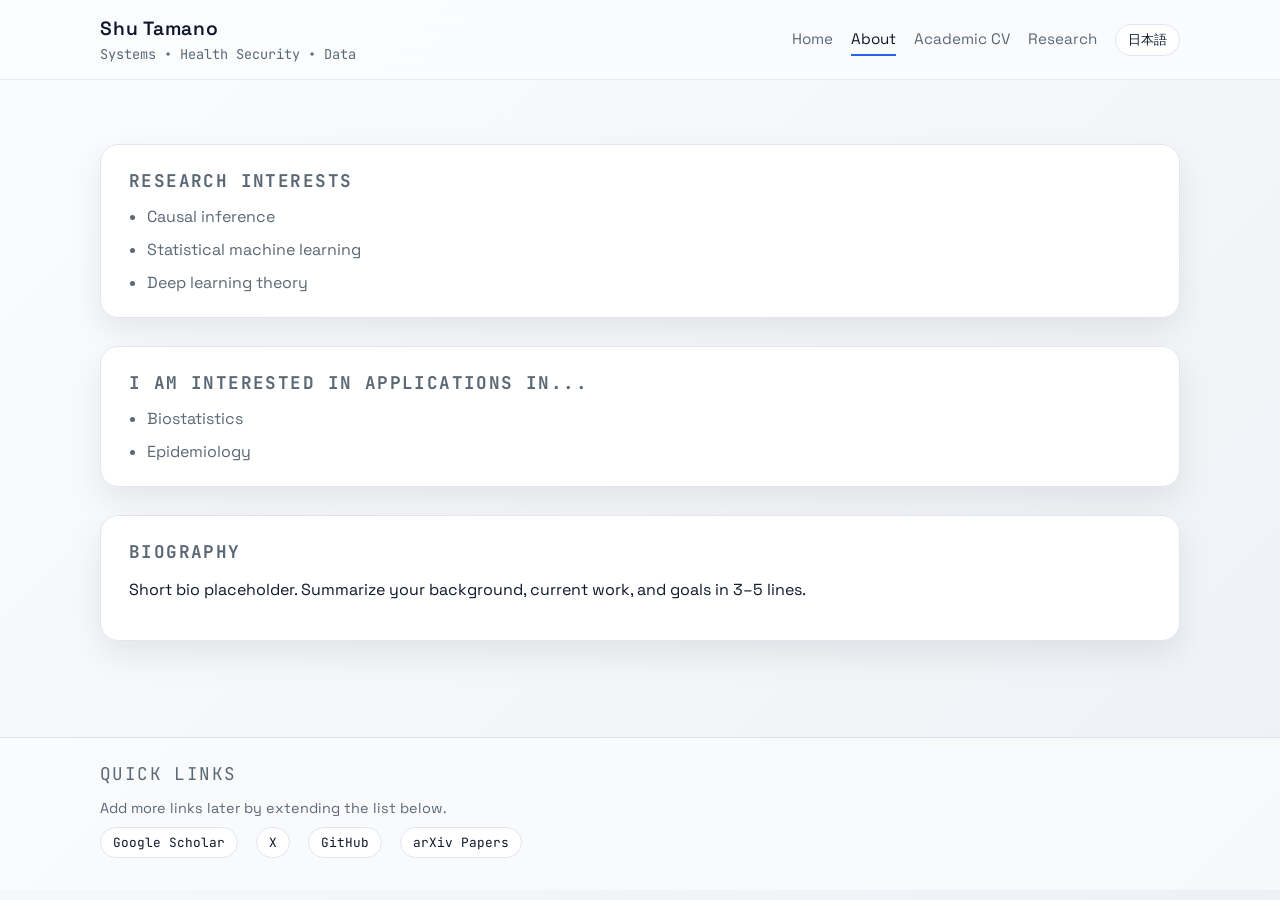
==== about.html @ a7ae97c8 "update block" ====
<!doctype html>
<html lang="en">
  <head>
    <meta charset="utf-8" />
    <meta name="viewport" content="width=device-width, initial-scale=1" />
    <title>About | Personal Research Page</title>
    <meta name="description" content="About and research interests." />
    <link rel="icon" href="figs/favicon-32.png" type="image/png" sizes="32x32" />
    <link rel="apple-touch-icon" href="figs/favicon-180.png" sizes="180x180" />
    <link rel="stylesheet" href="css/style.css" />
  </head>
  <body data-page="about">
    <div id="site-header"></div>

    <main class="container">
      <section class="card reveal" style="--delay: 0.05s">
        <h2 class="section-title" data-i18n="about.title">Research Interests</h2>
        <ul class="list">
          <li data-i18n="about.interest1">Causal inference</li>
          <li data-i18n="about.interest2">Statistical machine learning</li>
          <li data-i18n="about.interest3">Deep learning theory</li>
        </ul>
      </section>

      <section class="card reveal" style="--delay: 0.15s">
        <h2 class="section-title" data-i18n="about.applicationLead">
          I am interested in applications in...
        </h2>
        <ul class="list">
          <li data-i18n="about.application1">Biostatistics</li>
          <li data-i18n="about.application2">Epidemiology</li>
        </ul>
      </section>

      <section class="card reveal" style="--delay: 0.25s">
        <h2 class="section-title" data-i18n="about.bioTitle">Biography</h2>
        <p data-i18n="about.bioText">
          Short bio placeholder. Summarize your background, current work, and goals in 3–5
          lines.
        </p>
      </section>
    </main>

    <div id="site-footer"></div>

    <script src="js/layout.js" defer></script>
    <script src="js/site.js" defer></script>
  </body>
</html>
---- css/style.css ----
@import url("https://fonts.googleapis.com/css2?family=JetBrains+Mono:wght@400;500&family=Space+Grotesk:wght@400;500;600&display=swap");

:root {
  --bg: #f6f7f9;
  --bg-2: #edf1f6;
  --ink: #0f172a;
  --muted: #5b6875;
  --accent: #2563eb;
  --accent-2: #0f766e;
  --card: #ffffff;
  --line: #e1e6ee;
  --shadow: 0 14px 34px rgba(9, 18, 30, 0.08);
  --sans: "Space Grotesk", "Segoe UI", sans-serif;
  --mono: "JetBrains Mono", "SFMono-Regular", Menlo, monospace;
  --jp-serif: "Hiragino Mincho ProN", "Hiragino Mincho Pro", "Yu Mincho",
    "MS Mincho", "Noto Serif JP", serif;
}

* {
  box-sizing: border-box;
}

html {
  scroll-behavior: smooth;
}

body {
  margin: 0;
  font-family: var(--sans);
  color: var(--ink);
  background: linear-gradient(135deg, #fbfcfe 0%, var(--bg) 45%, var(--bg-2) 100%);
  min-height: 100vh;
}

:lang(ja) body {
  font-family: var(--jp-serif);
}

body::before {
  content: "";
  position: fixed;
  inset: 0;
  pointer-events: none;
  background-image: radial-gradient(rgba(15, 23, 42, 0.06) 0.6px, transparent 0.6px);
  background-size: 24px 24px;
  opacity: 0.25;
  mix-blend-mode: normal;
  z-index: 0;
}

img {
  max-width: 100%;
  display: block;
}

a {
  color: inherit;
  text-decoration: none;
}

a:hover {
  color: var(--accent);
}

header {
  position: sticky;
  top: 0;
  z-index: 5;
  backdrop-filter: blur(12px);
  background: rgba(251, 252, 254, 0.85);
  border-bottom: 1px solid rgba(225, 230, 238, 0.8);
}

.container {
  width: min(1080px, 92vw);
  margin: 0 auto;
}

.topbar {
  display: flex;
  align-items: center;
  justify-content: space-between;
  gap: 16px;
  padding: 16px 0;
}

.brand {
  display: flex;
  flex-direction: column;
  gap: 4px;
}

.brand .title {
  font-size: 1.2rem;
  font-weight: 600;
  letter-spacing: 0.04em;
}

.brand .subtitle {
  font-size: 0.85rem;
  color: var(--muted);
  font-family: var(--mono);
}

nav {
  display: flex;
  align-items: center;
  gap: 18px;
  flex-wrap: wrap;
  font-size: 0.95rem;
}

nav a {
  padding: 6px 0;
  border-bottom: 2px solid transparent;
  color: var(--muted);
  transition: color 0.2s ease, border-color 0.2s ease;
}

nav a.active {
  border-color: var(--accent);
  color: var(--ink);
}

.lang-toggle {
  border: 1px solid var(--line);
  background: rgba(255, 255, 255, 0.9);
  color: var(--ink);
  border-radius: 999px;
  padding: 6px 12px;
  font-family: var(--mono);
  font-size: 0.8rem;
  cursor: pointer;
  transition: transform 0.2s ease, border-color 0.2s ease, box-shadow 0.2s ease;
}

.lang-toggle:hover {
  transform: translateY(-1px);
  border-color: var(--accent);
  box-shadow: 0 8px 18px rgba(37, 99, 235, 0.12);
}

main {
  position: relative;
  z-index: 1;
  padding: 64px 0 96px;
}

.hero {
  display: grid;
  gap: 22px;
}

.hero h1 {
  font-size: clamp(2rem, 3vw, 2.8rem);
  margin: 0;
  letter-spacing: -0.01em;
}

.hero p {
  margin: 0;
  color: var(--muted);
  font-size: 1rem;
}

.meta {
  margin: 0;
  color: var(--muted);
  font-size: 0.95rem;
}

.card {
  background: var(--card);
  border: 1px solid var(--line);
  border-radius: 18px;
  padding: 24px 28px;
  box-shadow: var(--shadow);
}

.section-title {
  font-size: 1.1rem;
  margin: 0 0 14px;
  letter-spacing: 0.08em;
  text-transform: uppercase;
  font-family: var(--mono);
  color: var(--muted);
}

.kv {
  display: grid;
  grid-template-columns: 150px 1fr;
  gap: 10px 16px;
  margin: 0;
}

.kv dt {
  font-family: var(--mono);
  color: var(--muted);
}

.kv dd {
  margin: 0;
}

.grid {
  display: grid;
  gap: 22px;
  grid-template-columns: repeat(auto-fit, minmax(260px, 1fr));
}

main > section {
  margin-top: 28px;
}

main > section:first-child {
  margin-top: 0;
}

.tag {
  display: inline-flex;
  align-items: center;
  gap: 6px;
  padding: 4px 10px;
  border-radius: 999px;
  background: rgba(37, 99, 235, 0.08);
  border: 1px solid rgba(37, 99, 235, 0.18);
  color: var(--accent);
  font-size: 0.75rem;
  font-family: var(--mono);
}

.tag-row {
  display: flex;
  flex-wrap: wrap;
  gap: 8px;
}

.profile-grid {
  display: grid;
  gap: 20px;
  grid-template-columns: repeat(auto-fit, minmax(240px, 1fr));
  margin-top: 20px;
}

.profile-block {
  border: 1px solid var(--line);
  border-radius: 12px;
  padding: 16px 18px;
  background: #ffffff;
  box-shadow: 0 12px 26px rgba(9, 18, 30, 0.06);
}

.profile-title {
  font-family: var(--mono);
  color: var(--muted);
  font-size: 0.75rem;
  letter-spacing: 0.08em;
  text-transform: uppercase;
  margin-bottom: 6px;
}

.profile-affil {
  font-weight: 600;
  margin-bottom: 8px;
}

.list {
  display: grid;
  gap: 12px;
  margin: 0;
  padding-left: 18px;
  color: var(--muted);
}

.paper {
  display: grid;
  gap: 12px;
  border: 1px solid var(--line);
  border-radius: 14px;
  padding: 22px;
  background: #ffffff;
}

.paper h3 {
  margin: 0;
  font-size: 1.05rem;
}

.paper .links {
  display: flex;
  flex-wrap: wrap;
  gap: 10px;
  font-size: 0.85rem;
  color: var(--muted);
}

.button {
  display: inline-flex;
  align-items: center;
  gap: 6px;
  border: 1px solid var(--line);
  background: var(--card);
  border-radius: 999px;
  padding: 6px 12px;
  font-size: 0.8rem;
  font-family: var(--mono);
  color: var(--ink);
  cursor: pointer;
  transition: border-color 0.2s ease, transform 0.2s ease, box-shadow 0.2s ease;
}

.button:hover {
  border-color: var(--accent);
  transform: translateY(-1px);
  box-shadow: 0 8px 18px rgba(37, 99, 235, 0.12);
}

.cv-table {
  width: 100%;
  border-collapse: collapse;
  font-size: 0.95rem;
}

.cv-table th {
  text-align: left;
  font-family: var(--mono);
  color: var(--muted);
  font-size: 0.75rem;
  letter-spacing: 0.08em;
  text-transform: uppercase;
  padding: 12px 16px;
  border-bottom: 1px solid var(--line);
}

.cv-table td {
  padding: 12px 16px;
  border-bottom: 1px solid var(--line);
  color: var(--ink);
  vertical-align: top;
}

.cv-table th + th,
.cv-table td + td {
  border-left: 1px solid var(--line);
}

.cv-table.jobs td:first-child,
.cv-table.jobs th:first-child {
  width: 170px;
}

.cv-table .muted-row td {
  color: var(--muted);
  background: rgba(15, 23, 42, 0.03);
}

.cv-table .muted-row .cv-role {
  color: var(--muted);
}

.cv-table td:first-child,
.cv-table th:first-child {
  width: 170px;
}

.period {
  font-family: var(--mono);
  color: var(--muted);
  font-size: 0.85rem;
  display: grid;
  gap: 2px;
  white-space: nowrap;
}

.cv-role {
  font-weight: 600;
  margin-bottom: 6px;
}

.cv-sublist {
  margin: 0;
  padding-left: 18px;
  display: grid;
  gap: 4px;
  color: var(--ink);
}

.cv-meta {
  margin: 0;
  padding-left: 0;
  list-style: none;
  display: grid;
  gap: 6px;
  color: var(--ink);
}

.cv-meta li {
  display: grid;
  grid-template-columns: 110px 1fr;
  gap: 10px;
  align-items: start;
}

.cv-label {
  font-family: var(--mono);
  font-size: 0.7rem;
  letter-spacing: 0.08em;
  text-transform: uppercase;
  color: var(--muted);
}

.cv-table tr:last-child td {
  border-bottom: none;
}

footer {
  border-top: 1px solid rgba(215, 222, 230, 0.8);
  padding: 24px 0 32px;
  color: var(--muted);
  font-size: 0.9rem;
  background: rgba(251, 252, 254, 0.7);
}

.link-row {
  display: flex;
  flex-wrap: wrap;
  gap: 12px 18px;
  margin-top: 10px;
  font-family: var(--mono);
  font-size: 0.85rem;
}

.reveal {
  opacity: 0;
  transform: translateY(10px);
  animation: fadeUp 0.7s ease forwards;
  animation-delay: var(--delay, 0s);
}

@keyframes fadeUp {
  from {
    opacity: 0;
    transform: translateY(10px);
  }
  to {
    opacity: 1;
    transform: translateY(0);
  }
}

@media (max-width: 720px) {
  .topbar {
    flex-direction: column;
    align-items: flex-start;
  }

  nav {
    gap: 12px;
  }

  .kv {
    grid-template-columns: 1fr;
  }

  .cv-table {
    display: block;
    overflow-x: auto;
    white-space: nowrap;
  }

  .cv-table th,
  .cv-table td {
    padding: 10px 12px;
  }
}
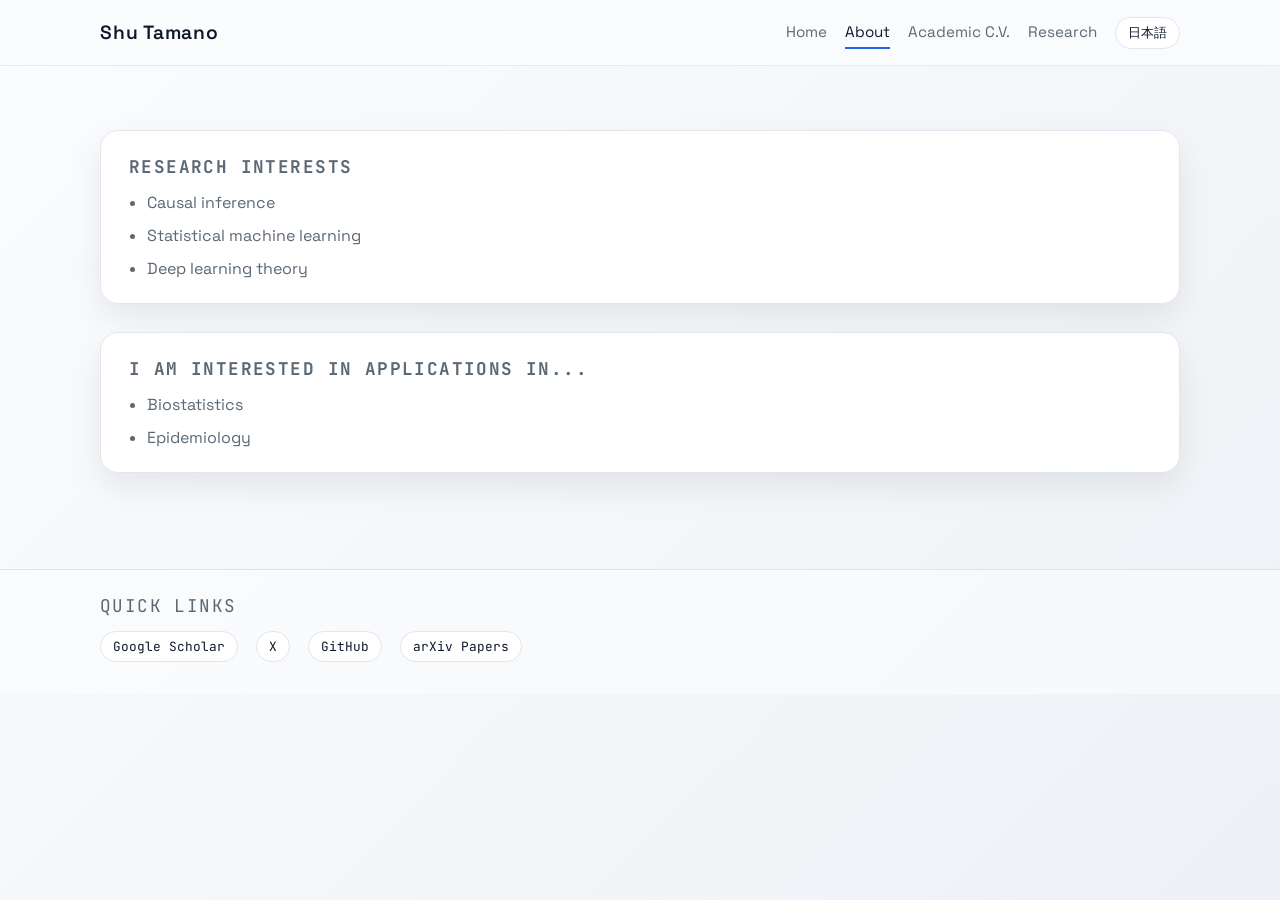
==== commit de9c411d: "complete japanese site" ====
--- a/about.html
+++ b/about.html
@@ -32,13 +32,6 @@
         </ul>
       </section>
 
-      <section class="card reveal" style="--delay: 0.25s">
-        <h2 class="section-title" data-i18n="about.bioTitle">Biography</h2>
-        <p data-i18n="about.bioText">
-          Short bio placeholder. Summarize your background, current work, and goals in 3–5
-          lines.
-        </p>
-      </section>
     </main>
 
     <div id="site-footer"></div>
--- a/css/style.css
+++ b/css/style.css
@@ -12,8 +12,8 @@
   --shadow: 0 14px 34px rgba(9, 18, 30, 0.08);
   --sans: "Space Grotesk", "Segoe UI", sans-serif;
   --mono: "JetBrains Mono", "SFMono-Regular", Menlo, monospace;
-  --jp-serif: "Hiragino Mincho ProN", "Hiragino Mincho Pro", "Yu Mincho",
-    "MS Mincho", "Noto Serif JP", serif;
+  --jp-round: "Hiragino Maru Gothic ProN", "Hiragino Maru Gothic Pro", "HGMaruGothicMPRO",
+    "Yu Gothic", "Meiryo", "Noto Sans JP", sans-serif;
 }
 
 * {
@@ -33,7 +33,12 @@
 }
 
 :lang(ja) body {
-  font-family: var(--jp-serif);
+  font-family: var(--jp-round);
+  font-weight: 500;
+}
+
+:lang(ja) body * {
+  font-family: var(--jp-round);
 }
 
 body::before {
@@ -235,6 +240,107 @@
   gap: 8px;
 }
 
+.tag-badge {
+  display: inline-flex;
+  align-items: center;
+  gap: 6px;
+  padding: 4px 10px;
+  border-radius: 999px;
+  font-size: 0.72rem;
+  font-weight: 500;
+  line-height: 1;
+  min-height: 24px;
+  font-family: var(--mono);
+  letter-spacing: 0.03em;
+  border: 1px solid transparent;
+}
+
+.tag-badge.lead {
+  color: #1d4ed8;
+  background: rgba(29, 78, 216, 0.12);
+  border-color: rgba(29, 78, 216, 0.25);
+}
+
+.tag-badge.corresponding {
+  color: #0f766e;
+  background: rgba(15, 118, 110, 0.12);
+  border-color: rgba(15, 118, 110, 0.25);
+}
+
+.tag-badge.last {
+  color: #7c3aed;
+  background: rgba(124, 58, 237, 0.12);
+  border-color: rgba(124, 58, 237, 0.25);
+}
+
+.tag-badge.peer {
+  color: #b45309;
+  background: rgba(180, 83, 9, 0.12);
+  border-color: rgba(180, 83, 9, 0.25);
+}
+
+.tag-badge.presenter-lead {
+  color: #2563eb;
+  background: rgba(37, 99, 235, 0.12);
+  border-color: rgba(37, 99, 235, 0.25);
+}
+
+.tag-badge.presenter-co {
+  color: #475569;
+  background: rgba(71, 85, 105, 0.12);
+  border-color: rgba(71, 85, 105, 0.25);
+}
+
+.tag-badge.oral {
+  color: #1e40af;
+  background: rgba(30, 64, 175, 0.12);
+  border-color: rgba(30, 64, 175, 0.25);
+}
+
+.tag-badge.poster {
+  color: #0f766e;
+  background: rgba(15, 118, 110, 0.12);
+  border-color: rgba(15, 118, 110, 0.25);
+}
+
+.tag-badge.invited {
+  color: #9333ea;
+  background: rgba(147, 51, 234, 0.12);
+  border-color: rgba(147, 51, 234, 0.25);
+}
+
+.filter-bar {
+  display: flex;
+  flex-wrap: wrap;
+  gap: 8px;
+  margin: 10px 0 6px;
+}
+
+.filter-button {
+  border: 1px solid var(--line);
+  background: transparent;
+  color: var(--muted);
+  border-radius: 999px;
+  padding: 5px 12px;
+  min-height: 24px;
+  font-family: var(--mono);
+  font-size: 0.7rem;
+  letter-spacing: 0.03em;
+  cursor: pointer;
+  transition: border-color 0.2s ease, color 0.2s ease, background 0.2s ease;
+}
+
+.filter-button.active {
+  color: var(--accent);
+  border-color: rgba(37, 99, 235, 0.4);
+  background: rgba(37, 99, 235, 0.1);
+}
+
+.filter-button:focus-visible {
+  outline: 2px solid rgba(37, 99, 235, 0.45);
+  outline-offset: 2px;
+}
+
 .profile-grid {
   display: grid;
   gap: 20px;
@@ -281,9 +387,28 @@
   background: #ffffff;
 }
 
+[hidden] {
+  display: none !important;
+}
+
+.citation-box {
+  border: 1px solid var(--line);
+  border-radius: 12px;
+  padding: 12px 14px;
+  background: rgba(15, 23, 42, 0.02);
+}
+
+.citation-box .section-title {
+  font-size: 0.85rem;
+  margin-bottom: 6px;
+  letter-spacing: 0.06em;
+}
+
 .paper h3 {
   margin: 0;
   font-size: 1.05rem;
+  line-height: 1.35;
+  min-height: 2.7em;
 }
 
 .paper .links {
@@ -339,6 +464,26 @@
   vertical-align: top;
 }
 
+.cv-table.jobs col.col-period {
+  width: 170px;
+}
+
+.cv-table.jobs col.col-notes {
+  width: 20em;
+}
+
+.cv-table.jobs td:nth-child(3),
+.cv-table.jobs th:nth-child(3) {
+  text-align: left;
+  white-space: normal;
+  word-break: break-word;
+}
+
+.notes-stack {
+  display: grid;
+  gap: 4px;
+}
+
 .cv-table th + th,
 .cv-table td + td {
   border-left: 1px solid var(--line);
@@ -358,6 +503,10 @@
   color: var(--muted);
 }
 
+.cv-table .ended-row td {
+  background: rgba(15, 23, 42, 0.015);
+}
+
 .cv-table td:first-child,
 .cv-table th:first-child {
   width: 170px;
@@ -401,12 +550,55 @@
   align-items: start;
 }
 
+.cv-meta.compact li {
+  grid-template-columns: 72px 1fr;
+  gap: 6px;
+}
+
 .cv-label {
   font-family: var(--mono);
   font-size: 0.7rem;
   letter-spacing: 0.08em;
   text-transform: uppercase;
   color: var(--muted);
+}
+
+.author-name {
+  font-weight: 600;
+  text-decoration: underline;
+  text-decoration-thickness: 1px;
+  text-underline-offset: 2px;
+}
+
+.name-strong {
+  font-weight: 600;
+}
+
+.name-strong.jp {
+  text-decoration: underline;
+  text-decoration-thickness: 1px;
+  text-underline-offset: 2px;
+}
+
+.conference-list {
+  display: grid;
+  gap: 18px;
+}
+
+.lang-en {
+  display: inline;
+}
+
+.lang-ja {
+  display: none;
+}
+
+html[lang="ja"] .lang-en {
+  display: none;
+}
+
+html[lang="ja"] .lang-ja {
+  display: inline;
 }
 
 .cv-table tr:last-child td {
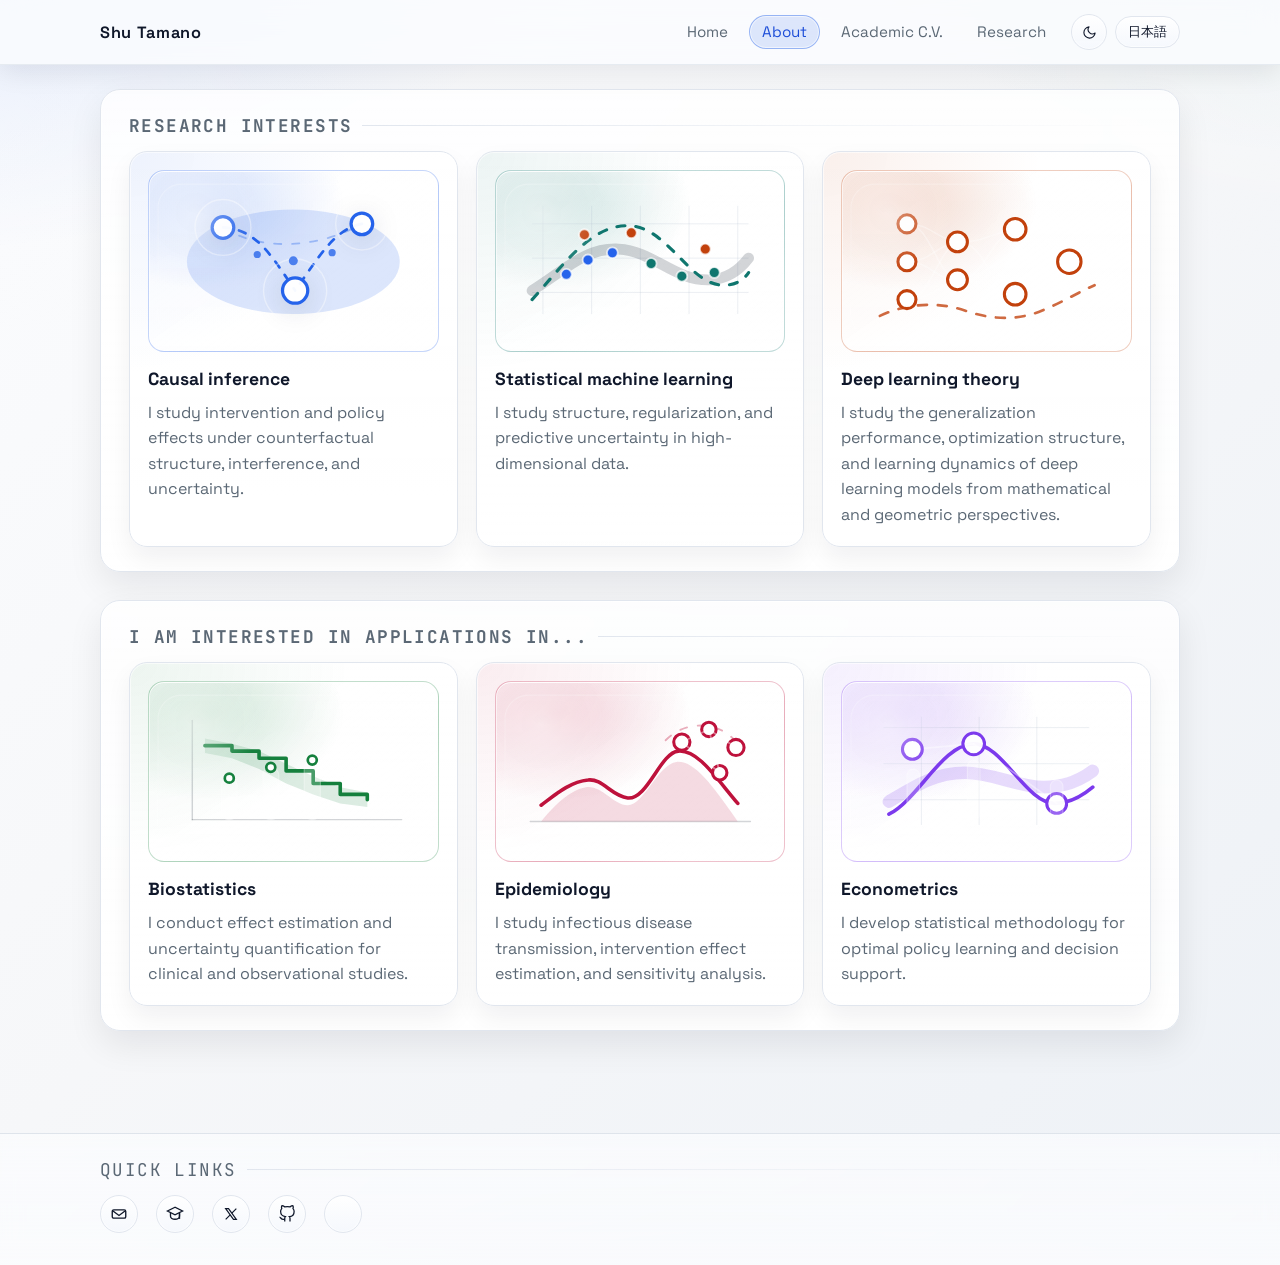
==== commit 167a6e60: "refine about" ====
--- a/about.html
+++ b/about.html
@@ -3,8 +3,12 @@
   <head>
     <meta charset="utf-8" />
     <meta name="viewport" content="width=device-width, initial-scale=1" />
-    <title>About | Personal Research Page</title>
-    <meta name="description" content="About and research interests." />
+    <title>Shu Tamano - About</title>
+    <meta name="description" content="Research interests and application areas of Shu Tamano." />
+    <meta
+      name="keywords"
+      content="Shu Tamano, 玉野 史結, research interests, causal inference, statistical machine learning, deep learning theory,biostatistics, epidemiology, health security, University of Tokyo, Japan Institute for Health Security, National Institute of Infectious Diseases"
+    />
     <link rel="icon" href="figs/favicon-32.png" type="image/png" sizes="32x32" />
     <link rel="apple-touch-icon" href="figs/favicon-180.png" sizes="180x180" />
     <link rel="stylesheet" href="css/style.css" />
@@ -15,21 +19,193 @@
     <main class="container">
       <section class="card reveal" style="--delay: 0.05s">
         <h2 class="section-title" data-i18n="about.title">Research Interests</h2>
-        <ul class="list">
-          <li data-i18n="about.interest1">Causal inference</li>
-          <li data-i18n="about.interest2">Statistical machine learning</li>
-          <li data-i18n="about.interest3">Deep learning theory</li>
-        </ul>
+        <div class="concept-grid concept-grid-research">
+          <article class="concept-panel concept-panel-causal">
+            <div class="concept-visual" aria-hidden="true">
+              <svg class="concept-svg" viewBox="0 0 320 190">
+                <rect class="visual-frame" x="10" y="10" width="300" height="170" rx="26" />
+                <ellipse class="visual-haze" cx="160" cy="96" rx="118" ry="58" />
+                <path class="signal-line causal-beam" d="M82 58 C118 60 134 86 162 128" />
+                <path class="signal-line causal-beam" d="M236 54 C206 60 190 88 162 128" />
+                <path class="signal-line causal-beam faint" d="M82 58 C126 86 190 80 236 54" />
+                <circle class="orbit-ring" cx="82" cy="58" r="31" />
+                <circle class="orbit-ring" cx="236" cy="54" r="29" />
+                <circle class="orbit-ring" cx="162" cy="128" r="35" />
+                <circle class="signal-node" cx="82" cy="58" r="12" />
+                <circle class="signal-node" cx="236" cy="54" r="12" />
+                <circle class="signal-node" cx="162" cy="128" r="14" />
+                <circle class="spark spark-delay-1" cx="120" cy="88" r="4" />
+                <circle class="spark spark-delay-2" cx="203" cy="86" r="4" />
+                <circle class="spark spark-delay-3" cx="160" cy="95" r="5" />
+              </svg>
+            </div>
+            <div class="concept-copy">
+              <h3 class="concept-name" data-i18n="about.interest1">Causal inference</h3>
+              <p class="concept-desc" data-i18n="about.interest1Desc">
+                I study intervention and policy effects under counterfactual structure, interference, and
+                uncertainty.
+              </p>
+            </div>
+          </article>
+
+          <article class="concept-panel concept-panel-statml">
+            <div class="concept-visual" aria-hidden="true">
+              <svg class="concept-svg" viewBox="0 0 320 190">
+                <rect class="visual-frame" x="10" y="10" width="300" height="170" rx="26" />
+                <path class="grid-line" d="M52 34 V154" />
+                <path class="grid-line" d="M106 34 V154" />
+                <path class="grid-line" d="M160 34 V154" />
+                <path class="grid-line" d="M214 34 V154" />
+                <path class="grid-line" d="M268 34 V154" />
+                <path class="grid-line" d="M40 54 H280" />
+                <path class="grid-line" d="M40 92 H280" />
+                <path class="grid-line" d="M40 130 H280" />
+                <path class="decision-band" d="M40 128 C78 104 100 80 136 82 C175 84 198 118 238 116 C258 115 271 104 280 92" />
+                <path class="trend-line" d="M40 138 C76 98 105 56 146 56 C190 56 214 122 252 122 C265 122 274 117 280 108" />
+                <circle class="data-dot dot-a" cx="78" cy="110" r="6" />
+                <circle class="data-dot dot-a" cx="102" cy="94" r="6" />
+                <circle class="data-dot dot-a" cx="129" cy="86" r="6" />
+                <circle class="data-dot dot-b" cx="172" cy="98" r="6" />
+                <circle class="data-dot dot-b" cx="206" cy="112" r="6" />
+                <circle class="data-dot dot-b" cx="242" cy="108" r="6" />
+                <circle class="data-dot dot-c" cx="98" cy="66" r="6" />
+                <circle class="data-dot dot-c" cx="150" cy="64" r="6" />
+                <circle class="data-dot dot-c" cx="232" cy="82" r="6" />
+              </svg>
+            </div>
+            <div class="concept-copy">
+              <h3 class="concept-name" data-i18n="about.interest2">Statistical machine learning</h3>
+              <p class="concept-desc" data-i18n="about.interest2Desc">
+                I study structure, regularization, and predictive uncertainty in high-dimensional data.
+              </p>
+            </div>
+          </article>
+
+          <article class="concept-panel concept-panel-dlt">
+            <div class="concept-visual" aria-hidden="true">
+              <svg class="concept-svg" viewBox="0 0 320 190">
+                <rect class="visual-frame" x="10" y="10" width="300" height="170" rx="26" />
+                <path class="weight-line" d="M72 54 C98 54 104 70 128 74" />
+                <path class="weight-line" d="M72 54 C98 54 104 110 128 116" />
+                <path class="weight-line" d="M72 96 C98 96 104 78 128 74" />
+                <path class="weight-line" d="M72 96 C98 96 104 116 128 116" />
+                <path class="weight-line" d="M72 138 C98 138 104 86 128 74" />
+                <path class="weight-line" d="M72 138 C98 138 104 124 128 116" />
+                <path class="weight-line" d="M128 74 C160 74 160 66 192 60" />
+                <path class="weight-line" d="M128 74 C160 74 160 124 192 132" />
+                <path class="weight-line" d="M128 116 C160 116 160 72 192 60" />
+                <path class="weight-line" d="M128 116 C160 116 160 128 192 132" />
+                <path class="weight-line" d="M192 60 C226 60 232 82 252 96" />
+                <path class="weight-line" d="M192 132 C226 132 232 110 252 96" />
+                <path class="activation-wave" d="M42 156 C72 142 106 140 136 150 C164 160 194 162 222 150 C244 141 262 130 280 122" />
+                <circle class="layer-node delay-1" cx="72" cy="54" r="10" />
+                <circle class="layer-node delay-2" cx="72" cy="96" r="10" />
+                <circle class="layer-node delay-3" cx="72" cy="138" r="10" />
+                <circle class="layer-node delay-2" cx="128" cy="74" r="11" />
+                <circle class="layer-node delay-3" cx="128" cy="116" r="11" />
+                <circle class="layer-node delay-3" cx="192" cy="60" r="12" />
+                <circle class="layer-node delay-1" cx="192" cy="132" r="12" />
+                <circle class="layer-node delay-2" cx="252" cy="96" r="13" />
+              </svg>
+            </div>
+            <div class="concept-copy">
+              <h3 class="concept-name" data-i18n="about.interest3">Deep learning theory</h3>
+              <p class="concept-desc" data-i18n="about.interest3Desc">
+                I study the generalization performance, optimization structure, and learning dynamics of
+                deep learning models from mathematical and geometric perspectives.
+              </p>
+            </div>
+          </article>
+        </div>
       </section>
 
       <section class="card reveal" style="--delay: 0.15s">
         <h2 class="section-title" data-i18n="about.applicationLead">
           I am interested in applications in...
         </h2>
-        <ul class="list">
-          <li data-i18n="about.application1">Biostatistics</li>
-          <li data-i18n="about.application2">Epidemiology</li>
-        </ul>
+        <div class="concept-grid concept-grid-applications">
+          <article class="concept-panel concept-panel-biostat">
+            <div class="concept-visual" aria-hidden="true">
+              <svg class="concept-svg" viewBox="0 0 320 190">
+                <rect class="visual-frame" x="10" y="10" width="300" height="170" rx="26" />
+                <path class="axis-line" d="M48 148 H280" />
+                <path class="axis-line" d="M48 38 V148" />
+                <path class="confidence-band" d="M62 58 L92 64 L122 72 L152 86 L182 100 L212 112 L242 118 L242 134 L212 130 L182 120 L152 108 L122 92 L92 80 L62 74 Z" />
+                <path class="step-line" d="M62 66 H92 V72 H122 V80 H152 V94 H182 V108 H212 V120 H242 V126" />
+                <rect class="sample-bar delay-1" x="80" y="102" width="18" height="46" rx="9" />
+                <rect class="sample-bar delay-2" x="126" y="90" width="18" height="58" rx="9" />
+                <rect class="sample-bar delay-3" x="172" y="82" width="18" height="66" rx="9" />
+                <circle class="sample-marker" cx="89" cy="102" r="5" />
+                <circle class="sample-marker" cx="135" cy="90" r="5" />
+                <circle class="sample-marker" cx="181" cy="82" r="5" />
+              </svg>
+            </div>
+            <div class="concept-copy">
+              <h3 class="concept-name" data-i18n="about.application1">Biostatistics</h3>
+              <p class="concept-desc" data-i18n="about.application1Desc">
+                I conduct effect estimation and uncertainty quantification for clinical and observational
+                studies.
+              </p>
+            </div>
+          </article>
+
+          <article class="concept-panel concept-panel-epi">
+            <div class="concept-visual" aria-hidden="true">
+              <svg class="concept-svg" viewBox="0 0 320 190">
+                <rect class="visual-frame" x="10" y="10" width="300" height="170" rx="26" />
+                <path class="axis-line" d="M38 150 H282" />
+                <path class="epi-area" d="M50 150 C66 130 84 114 100 112 C118 110 130 132 146 132 C164 132 180 86 200 84 C220 82 240 110 268 150 Z" />
+                <path class="epi-curve" d="M50 132 C66 120 82 106 102 104 C118 102 128 122 146 124 C168 126 182 74 202 72 C224 70 244 102 268 130" />
+                <path class="signal-line faint" d="M188 60 C200 48 216 42 234 44 C250 46 264 56 274 72" />
+                <circle class="cluster-node delay-1" cx="206" cy="62" r="9" />
+                <circle class="cluster-node delay-2" cx="236" cy="48" r="8" />
+                <circle class="cluster-node delay-3" cx="266" cy="68" r="9" />
+                <circle class="cluster-node delay-2" cx="248" cy="96" r="8" />
+                <path class="cluster-link" d="M206 62 L236 48" />
+                <path class="cluster-link" d="M236 48 L266 68" />
+                <path class="cluster-link" d="M236 48 L248 96" />
+                <path class="cluster-link" d="M206 62 L248 96" />
+              </svg>
+            </div>
+            <div class="concept-copy">
+              <h3 class="concept-name" data-i18n="about.application2">Epidemiology</h3>
+              <p class="concept-desc" data-i18n="about.application2Desc">
+                I study infectious disease transmission, intervention effect estimation, and sensitivity
+                analysis.
+              </p>
+            </div>
+          </article>
+
+          <article class="concept-panel concept-panel-econometrics">
+            <div class="concept-visual" aria-hidden="true">
+              <svg class="concept-svg" viewBox="0 0 320 190">
+                <rect class="visual-frame" x="10" y="10" width="300" height="170" rx="26" />
+                <path class="grid-line" d="M46 46 H274" />
+                <path class="grid-line" d="M46 86 H274" />
+                <path class="grid-line" d="M46 126 H274" />
+                <path class="grid-line" d="M88 34 V154" />
+                <path class="grid-line" d="M152 34 V154" />
+                <path class="grid-line" d="M216 34 V154" />
+                <path class="policy-band" d="M52 128 C82 110 104 96 136 96 C168 96 194 112 224 112 C244 112 262 106 278 94" />
+                <path class="policy-line" d="M52 142 C84 126 112 64 146 64 C178 64 204 130 236 130 C252 130 266 122 278 112" />
+                <path class="cluster-link" d="M78 70 L146 64" />
+                <path class="cluster-link" d="M146 64 L238 130" />
+                <circle class="choice-node delay-1" cx="78" cy="70" r="11" />
+                <circle class="choice-node delay-2" cx="146" cy="64" r="12" />
+                <circle class="choice-node delay-3" cx="238" cy="130" r="11" />
+                <rect class="reward-bar delay-1" x="72" y="92" width="14" height="56" rx="7" />
+                <rect class="reward-bar delay-2" x="139" y="82" width="14" height="66" rx="7" />
+                <rect class="reward-bar delay-3" x="231" y="104" width="14" height="44" rx="7" />
+              </svg>
+            </div>
+            <div class="concept-copy">
+              <h3 class="concept-name" data-i18n="about.application3">Econometrics</h3>
+              <p class="concept-desc" data-i18n="about.application3Desc">
+                I develop statistical methodology for optimal policy learning and decision support.
+              </p>
+            </div>
+          </article>
+        </div>
       </section>
 
     </main>
--- a/css/style.css
+++ b/css/style.css
@@ -1,6 +1,8 @@
 @import url("https://fonts.googleapis.com/css2?family=JetBrains+Mono:wght@400;500&family=Space+Grotesk:wght@400;500;600&display=swap");
 
 :root {
+  color-scheme: light;
+  --bg-start: #fbfcfe;
   --bg: #f6f7f9;
   --bg-2: #edf1f6;
   --ink: #0f172a;
@@ -8,14 +10,231 @@
   --accent: #2563eb;
   --accent-2: #0f766e;
   --card: #ffffff;
+  --card-raised: #ffffff;
   --line: #e1e6ee;
   --shadow: 0 14px 34px rgba(9, 18, 30, 0.08);
+  --dot: rgba(15, 23, 42, 0.06);
+  --bg-orb-a: rgba(37, 99, 235, 0.18);
+  --bg-orb-b: rgba(15, 118, 110, 0.14);
+  --bg-orb-c: rgba(15, 23, 42, 0.04);
+  --grain-opacity: 0.24;
+  --header-bg: rgba(251, 252, 254, 0.85);
+  --header-line: rgba(225, 230, 238, 0.8);
+  --header-shadow: 0 8px 26px rgba(9, 18, 30, 0.08);
+  --control-bg: rgba(255, 255, 255, 0.9);
+  --button-bg: linear-gradient(180deg, rgba(255, 255, 255, 0.95) 0%, rgba(245, 248, 253, 0.93) 100%);
+  --button-hover-bg: linear-gradient(
+    180deg,
+    rgba(255, 255, 255, 0.98) 0%,
+    rgba(238, 245, 255, 0.96) 100%
+  );
+  --card-soft: linear-gradient(180deg, rgba(255, 255, 255, 0.8) 0%, rgba(255, 255, 255, 0.96) 100%);
+  --card-highlight: rgba(255, 255, 255, 0.72);
+  --card-hover-border: rgba(37, 99, 235, 0.34);
+  --card-hover-shadow: 0 16px 36px rgba(9, 18, 30, 0.14);
+  --nav-pill-bg: rgba(255, 255, 255, 0.58);
+  --nav-pill-border: rgba(225, 230, 238, 0.92);
+  --nav-active-bg: rgba(37, 99, 235, 0.14);
+  --nav-active-border: rgba(37, 99, 235, 0.38);
+  --nav-active-ink: #1d4ed8;
+  --ring-soft: 0 0 0 1px rgba(255, 255, 255, 0.55) inset;
+  --surface-soft: rgba(15, 23, 42, 0.02);
+  --row-muted-bg: rgba(15, 23, 42, 0.03);
+  --row-ended-bg: rgba(15, 23, 42, 0.015);
+  --footer-bg: rgba(251, 252, 254, 0.7);
+  --footer-line: rgba(215, 222, 230, 0.8);
+  --elev-shadow: 0 12px 26px rgba(9, 18, 30, 0.06);
+  --hover-shadow: 0 8px 18px rgba(37, 99, 235, 0.12);
+  --focus-ring: rgba(37, 99, 235, 0.45);
+  --accent-chip-bg: rgba(37, 99, 235, 0.08);
+  --accent-chip-border: rgba(37, 99, 235, 0.18);
+  --accent-active-bg: rgba(37, 99, 235, 0.1);
+  --accent-active-border: rgba(37, 99, 235, 0.4);
+  --tag-lead-ink: #1d4ed8;
+  --tag-lead-bg: rgba(29, 78, 216, 0.12);
+  --tag-lead-border: rgba(29, 78, 216, 0.25);
+  --tag-corresponding-ink: #0f766e;
+  --tag-corresponding-bg: rgba(15, 118, 110, 0.12);
+  --tag-corresponding-border: rgba(15, 118, 110, 0.25);
+  --tag-last-ink: #7c3aed;
+  --tag-last-bg: rgba(124, 58, 237, 0.12);
+  --tag-last-border: rgba(124, 58, 237, 0.25);
+  --tag-peer-ink: #b45309;
+  --tag-peer-bg: rgba(180, 83, 9, 0.12);
+  --tag-peer-border: rgba(180, 83, 9, 0.25);
+  --tag-presenter-lead-ink: #2563eb;
+  --tag-presenter-lead-bg: rgba(37, 99, 235, 0.12);
+  --tag-presenter-lead-border: rgba(37, 99, 235, 0.25);
+  --tag-presenter-co-ink: #475569;
+  --tag-presenter-co-bg: rgba(71, 85, 105, 0.12);
+  --tag-presenter-co-border: rgba(71, 85, 105, 0.25);
+  --tag-oral-ink: #1e40af;
+  --tag-oral-bg: rgba(30, 64, 175, 0.12);
+  --tag-oral-border: rgba(30, 64, 175, 0.25);
+  --tag-poster-ink: #0f766e;
+  --tag-poster-bg: rgba(15, 118, 110, 0.12);
+  --tag-poster-border: rgba(15, 118, 110, 0.25);
+  --tag-invited-ink: #9333ea;
+  --tag-invited-bg: rgba(147, 51, 234, 0.12);
+  --tag-invited-border: rgba(147, 51, 234, 0.25);
   --sans: "Space Grotesk", "Segoe UI", sans-serif;
   --mono: "JetBrains Mono", "SFMono-Regular", Menlo, monospace;
   --jp-round: "Hiragino Maru Gothic ProN", "Hiragino Maru Gothic Pro", "HGMaruGothicMPRO",
     "Yu Gothic", "Meiryo", "Noto Sans JP", sans-serif;
 }
 
+:root[data-theme="dark"] {
+  color-scheme: dark;
+  --bg-start: #050b16;
+  --bg: #0b1322;
+  --bg-2: #101b31;
+  --ink: #e5edf8;
+  --muted: #9aaac0;
+  --accent: #60a5fa;
+  --accent-2: #2dd4bf;
+  --card: #131f35;
+  --card-raised: #182640;
+  --line: #2a3953;
+  --shadow: 0 18px 34px rgba(2, 6, 16, 0.48);
+  --dot: rgba(148, 163, 184, 0.14);
+  --bg-orb-a: rgba(96, 165, 250, 0.24);
+  --bg-orb-b: rgba(45, 212, 191, 0.2);
+  --bg-orb-c: rgba(148, 163, 184, 0.1);
+  --grain-opacity: 0.26;
+  --header-bg: rgba(5, 11, 22, 0.82);
+  --header-line: rgba(42, 57, 83, 0.82);
+  --header-shadow: 0 12px 30px rgba(2, 6, 16, 0.58);
+  --control-bg: rgba(19, 31, 53, 0.9);
+  --button-bg: linear-gradient(180deg, rgba(24, 38, 64, 0.9) 0%, rgba(18, 29, 50, 0.96) 100%);
+  --button-hover-bg: linear-gradient(180deg, rgba(31, 50, 84, 0.92) 0%, rgba(24, 38, 64, 0.98) 100%);
+  --card-soft: linear-gradient(180deg, rgba(24, 38, 64, 0.88) 0%, rgba(19, 31, 53, 0.96) 100%);
+  --card-highlight: rgba(148, 163, 184, 0.2);
+  --card-hover-border: rgba(96, 165, 250, 0.5);
+  --card-hover-shadow: 0 18px 40px rgba(2, 6, 16, 0.6);
+  --nav-pill-bg: rgba(24, 38, 64, 0.74);
+  --nav-pill-border: rgba(42, 57, 83, 0.96);
+  --nav-active-bg: rgba(96, 165, 250, 0.2);
+  --nav-active-border: rgba(96, 165, 250, 0.48);
+  --nav-active-ink: #bfdbfe;
+  --ring-soft: 0 0 0 1px rgba(148, 163, 184, 0.2) inset;
+  --surface-soft: rgba(148, 163, 184, 0.08);
+  --row-muted-bg: rgba(148, 163, 184, 0.14);
+  --row-ended-bg: rgba(148, 163, 184, 0.1);
+  --footer-bg: rgba(5, 11, 22, 0.74);
+  --footer-line: rgba(42, 57, 83, 0.82);
+  --elev-shadow: 0 14px 30px rgba(2, 6, 16, 0.45);
+  --hover-shadow: 0 10px 20px rgba(96, 165, 250, 0.2);
+  --focus-ring: rgba(96, 165, 250, 0.55);
+  --accent-chip-bg: rgba(96, 165, 250, 0.16);
+  --accent-chip-border: rgba(96, 165, 250, 0.34);
+  --accent-active-bg: rgba(96, 165, 250, 0.22);
+  --accent-active-border: rgba(96, 165, 250, 0.45);
+  --tag-lead-ink: #93c5fd;
+  --tag-lead-bg: rgba(147, 197, 253, 0.16);
+  --tag-lead-border: rgba(147, 197, 253, 0.34);
+  --tag-corresponding-ink: #5eead4;
+  --tag-corresponding-bg: rgba(94, 234, 212, 0.16);
+  --tag-corresponding-border: rgba(94, 234, 212, 0.34);
+  --tag-last-ink: #c4b5fd;
+  --tag-last-bg: rgba(196, 181, 253, 0.16);
+  --tag-last-border: rgba(196, 181, 253, 0.34);
+  --tag-peer-ink: #fdba74;
+  --tag-peer-bg: rgba(253, 186, 116, 0.16);
+  --tag-peer-border: rgba(253, 186, 116, 0.34);
+  --tag-presenter-lead-ink: #93c5fd;
+  --tag-presenter-lead-bg: rgba(147, 197, 253, 0.16);
+  --tag-presenter-lead-border: rgba(147, 197, 253, 0.34);
+  --tag-presenter-co-ink: #cbd5e1;
+  --tag-presenter-co-bg: rgba(203, 213, 225, 0.14);
+  --tag-presenter-co-border: rgba(203, 213, 225, 0.3);
+  --tag-oral-ink: #bfdbfe;
+  --tag-oral-bg: rgba(191, 219, 254, 0.16);
+  --tag-oral-border: rgba(191, 219, 254, 0.34);
+  --tag-poster-ink: #5eead4;
+  --tag-poster-bg: rgba(94, 234, 212, 0.16);
+  --tag-poster-border: rgba(94, 234, 212, 0.34);
+  --tag-invited-ink: #d8b4fe;
+  --tag-invited-bg: rgba(216, 180, 254, 0.16);
+  --tag-invited-border: rgba(216, 180, 254, 0.34);
+}
+
+@media (prefers-color-scheme: dark) {
+  :root:not([data-theme="light"]) {
+    color-scheme: dark;
+    --bg-start: #050b16;
+    --bg: #0b1322;
+    --bg-2: #101b31;
+    --ink: #e5edf8;
+    --muted: #9aaac0;
+    --accent: #60a5fa;
+    --accent-2: #2dd4bf;
+    --card: #131f35;
+    --card-raised: #182640;
+    --line: #2a3953;
+    --shadow: 0 18px 34px rgba(2, 6, 16, 0.48);
+    --dot: rgba(148, 163, 184, 0.14);
+    --bg-orb-a: rgba(96, 165, 250, 0.24);
+    --bg-orb-b: rgba(45, 212, 191, 0.2);
+    --bg-orb-c: rgba(148, 163, 184, 0.1);
+    --grain-opacity: 0.26;
+    --header-bg: rgba(5, 11, 22, 0.82);
+    --header-line: rgba(42, 57, 83, 0.82);
+    --header-shadow: 0 12px 30px rgba(2, 6, 16, 0.58);
+    --control-bg: rgba(19, 31, 53, 0.9);
+    --button-bg: linear-gradient(180deg, rgba(24, 38, 64, 0.9) 0%, rgba(18, 29, 50, 0.96) 100%);
+    --button-hover-bg: linear-gradient(180deg, rgba(31, 50, 84, 0.92) 0%, rgba(24, 38, 64, 0.98) 100%);
+    --card-soft: linear-gradient(180deg, rgba(24, 38, 64, 0.88) 0%, rgba(19, 31, 53, 0.96) 100%);
+    --card-highlight: rgba(148, 163, 184, 0.2);
+    --card-hover-border: rgba(96, 165, 250, 0.5);
+    --card-hover-shadow: 0 18px 40px rgba(2, 6, 16, 0.6);
+    --nav-pill-bg: rgba(24, 38, 64, 0.74);
+    --nav-pill-border: rgba(42, 57, 83, 0.96);
+    --nav-active-bg: rgba(96, 165, 250, 0.2);
+    --nav-active-border: rgba(96, 165, 250, 0.48);
+    --nav-active-ink: #bfdbfe;
+    --ring-soft: 0 0 0 1px rgba(148, 163, 184, 0.2) inset;
+    --surface-soft: rgba(148, 163, 184, 0.08);
+    --row-muted-bg: rgba(148, 163, 184, 0.14);
+    --row-ended-bg: rgba(148, 163, 184, 0.1);
+    --footer-bg: rgba(5, 11, 22, 0.74);
+    --footer-line: rgba(42, 57, 83, 0.82);
+    --elev-shadow: 0 14px 30px rgba(2, 6, 16, 0.45);
+    --hover-shadow: 0 10px 20px rgba(96, 165, 250, 0.2);
+    --focus-ring: rgba(96, 165, 250, 0.55);
+    --accent-chip-bg: rgba(96, 165, 250, 0.16);
+    --accent-chip-border: rgba(96, 165, 250, 0.34);
+    --accent-active-bg: rgba(96, 165, 250, 0.22);
+    --accent-active-border: rgba(96, 165, 250, 0.45);
+    --tag-lead-ink: #93c5fd;
+    --tag-lead-bg: rgba(147, 197, 253, 0.16);
+    --tag-lead-border: rgba(147, 197, 253, 0.34);
+    --tag-corresponding-ink: #5eead4;
+    --tag-corresponding-bg: rgba(94, 234, 212, 0.16);
+    --tag-corresponding-border: rgba(94, 234, 212, 0.34);
+    --tag-last-ink: #c4b5fd;
+    --tag-last-bg: rgba(196, 181, 253, 0.16);
+    --tag-last-border: rgba(196, 181, 253, 0.34);
+    --tag-peer-ink: #fdba74;
+    --tag-peer-bg: rgba(253, 186, 116, 0.16);
+    --tag-peer-border: rgba(253, 186, 116, 0.34);
+    --tag-presenter-lead-ink: #93c5fd;
+    --tag-presenter-lead-bg: rgba(147, 197, 253, 0.16);
+    --tag-presenter-lead-border: rgba(147, 197, 253, 0.34);
+    --tag-presenter-co-ink: #cbd5e1;
+    --tag-presenter-co-bg: rgba(203, 213, 225, 0.14);
+    --tag-presenter-co-border: rgba(203, 213, 225, 0.3);
+    --tag-oral-ink: #bfdbfe;
+    --tag-oral-bg: rgba(191, 219, 254, 0.16);
+    --tag-oral-border: rgba(191, 219, 254, 0.34);
+    --tag-poster-ink: #5eead4;
+    --tag-poster-bg: rgba(94, 234, 212, 0.16);
+    --tag-poster-border: rgba(94, 234, 212, 0.34);
+    --tag-invited-ink: #d8b4fe;
+    --tag-invited-bg: rgba(216, 180, 254, 0.16);
+    --tag-invited-border: rgba(216, 180, 254, 0.34);
+  }
+}
+
 * {
   box-sizing: border-box;
 }
@@ -28,8 +247,14 @@
   margin: 0;
   font-family: var(--sans);
   color: var(--ink);
-  background: linear-gradient(135deg, #fbfcfe 0%, var(--bg) 45%, var(--bg-2) 100%);
+  background:
+    radial-gradient(1200px 700px at -8% -12%, var(--bg-orb-a) 0%, transparent 58%),
+    radial-gradient(980px 640px at 104% -18%, var(--bg-orb-b) 0%, transparent 60%),
+    radial-gradient(680px 460px at 50% 118%, var(--bg-orb-c) 0%, transparent 70%),
+    linear-gradient(136deg, var(--bg-start) 0%, var(--bg) 46%, var(--bg-2) 100%);
   min-height: 100vh;
+  overflow-x: hidden;
+  transition: background-color 0.25s ease, color 0.25s ease;
 }
 
 :lang(ja) body {
@@ -46,11 +271,23 @@
   position: fixed;
   inset: 0;
   pointer-events: none;
-  background-image: radial-gradient(rgba(15, 23, 42, 0.06) 0.6px, transparent 0.6px);
-  background-size: 24px 24px;
-  opacity: 0.25;
+  background-image: radial-gradient(var(--dot) 0.6px, transparent 0.6px);
+  background-size: 20px 20px;
+  opacity: var(--grain-opacity);
   mix-blend-mode: normal;
   z-index: 0;
+}
+
+body::after {
+  content: "";
+  position: fixed;
+  inset: -6% -18%;
+  pointer-events: none;
+  z-index: 0;
+  background:
+    radial-gradient(520px 280px at 12% 18%, var(--card-highlight) 0%, transparent 72%),
+    radial-gradient(460px 260px at 88% 12%, var(--card-highlight) 0%, transparent 74%);
+  opacity: 0.35;
 }
 
 img {
@@ -67,26 +304,166 @@
   color: var(--accent);
 }
 
+.email-link {
+  text-decoration: underline;
+  text-decoration-thickness: 1px;
+  text-underline-offset: 2px;
+  word-break: break-word;
+}
+
 header {
   position: sticky;
   top: 0;
-  z-index: 5;
-  backdrop-filter: blur(12px);
-  background: rgba(251, 252, 254, 0.85);
-  border-bottom: 1px solid rgba(225, 230, 238, 0.8);
-}
-
-.container {
-  width: min(1080px, 92vw);
-  margin: 0 auto;
+  z-index: 24;
+  pointer-events: none;
+  background: transparent;
+  border: 0;
+  box-shadow: none;
+  backdrop-filter: none;
+}
+
+.hybrid-header {
+  position: relative;
+}
+
+.legacy-header {
+  pointer-events: auto;
+  max-height: 220px;
+  overflow: hidden;
+  backdrop-filter: blur(14px) saturate(140%);
+  background: var(--header-bg);
+  border-bottom: 1px solid var(--header-line);
+  box-shadow: var(--header-shadow);
+  opacity: 1;
+  transform: translateY(0);
+  transition: opacity 0.2s ease, transform 0.2s ease, max-height 0.2s ease, border-color 0.2s ease;
+}
+
+.hybrid-header.is-compact .legacy-header {
+  max-height: 0;
+  opacity: 0;
+  transform: translateY(-12px);
+  border-color: transparent;
+  pointer-events: none;
 }
 
 .topbar {
   display: flex;
   align-items: center;
   justify-content: space-between;
-  gap: 16px;
-  padding: 16px 0;
+  gap: 14px;
+  padding: 14px 0;
+}
+
+.floating-menu {
+  position: fixed;
+  top: 16px;
+  right: clamp(10px, 2vw, 24px);
+  width: min(340px, calc(100vw - 20px));
+  display: grid;
+  justify-items: end;
+  gap: 10px;
+  opacity: 0;
+  transform: translateY(-8px) scale(0.98);
+  transform-origin: top right;
+  pointer-events: none;
+  transition: opacity 0.22s ease, transform 0.22s ease;
+}
+
+.hybrid-header.is-compact .floating-menu {
+  opacity: 1;
+  transform: translateY(0) scale(1);
+  pointer-events: auto;
+}
+
+.menu-fab {
+  position: relative;
+  width: 46px;
+  height: 46px;
+  border: 1px solid var(--line);
+  border-radius: 999px;
+  background: var(--button-bg);
+  color: var(--ink);
+  cursor: pointer;
+  display: inline-grid;
+  place-items: center;
+  padding: 0;
+  box-shadow: var(--header-shadow), var(--ring-soft);
+  transition: transform 0.2s ease, border-color 0.2s ease, box-shadow 0.2s ease, background 0.2s ease;
+}
+
+.menu-fab .menu-line {
+  position: absolute;
+  width: 18px;
+  height: 1.8px;
+  border-radius: 999px;
+  background: currentColor;
+  transition: transform 0.2s ease, opacity 0.2s ease;
+}
+
+.menu-fab .menu-line:nth-child(1) {
+  transform: translateY(-5px);
+}
+
+.menu-fab .menu-line:nth-child(2) {
+  transform: translateY(0);
+}
+
+.menu-fab .menu-line:nth-child(3) {
+  transform: translateY(5px);
+}
+
+.floating-menu.is-open .menu-fab .menu-line:nth-child(1) {
+  transform: translateY(0) rotate(45deg);
+}
+
+.floating-menu.is-open .menu-fab .menu-line:nth-child(2) {
+  opacity: 0;
+}
+
+.floating-menu.is-open .menu-fab .menu-line:nth-child(3) {
+  transform: translateY(0) rotate(-45deg);
+}
+
+.menu-fab:hover {
+  transform: translateY(-1px);
+  border-color: var(--accent);
+  background: var(--button-hover-bg);
+  box-shadow: var(--hover-shadow);
+}
+
+.menu-fab:focus-visible {
+  outline: 2px solid var(--focus-ring);
+  outline-offset: 2px;
+}
+
+.menu-panel {
+  width: 100%;
+  border: 1px solid var(--line);
+  border-radius: 18px;
+  padding: 14px;
+  background: var(--card-soft);
+  box-shadow: var(--header-shadow), var(--ring-soft);
+  backdrop-filter: blur(14px) saturate(140%);
+  opacity: 0;
+  transform: translateY(-8px) scale(0.98);
+  transform-origin: top right;
+  visibility: hidden;
+  pointer-events: none;
+  transition: opacity 0.22s ease, transform 0.22s ease, visibility 0s linear 0.22s;
+}
+
+.floating-menu.is-open .menu-panel {
+  opacity: 1;
+  transform: translateY(0) scale(1);
+  visibility: visible;
+  pointer-events: auto;
+  transition: opacity 0.22s ease, transform 0.22s ease;
+}
+
+.container {
+  width: min(1080px, 92vw);
+  margin: 0 auto;
 }
 
 .brand {
@@ -96,9 +473,10 @@
 }
 
 .brand .title {
-  font-size: 1.2rem;
-  font-weight: 600;
+  font-size: 1.02rem;
+  font-weight: 650;
   letter-spacing: 0.04em;
+  text-shadow: 0 1px 0 var(--card-highlight);
 }
 
 .brand .subtitle {
@@ -107,48 +485,162 @@
   font-family: var(--mono);
 }
 
-nav {
+.legacy-right {
   display: flex;
   align-items: center;
-  gap: 18px;
+  justify-content: flex-end;
+  gap: 12px;
+  flex-wrap: wrap;
+}
+
+.legacy-nav {
+  display: flex;
+  align-items: center;
+  gap: 8px;
   flex-wrap: wrap;
   font-size: 0.95rem;
 }
 
-nav a {
-  padding: 6px 0;
-  border-bottom: 2px solid transparent;
+.legacy-nav a {
+  padding: 8px 12px;
+  border: 1px solid transparent;
+  border-radius: 999px;
   color: var(--muted);
-  transition: color 0.2s ease, border-color 0.2s ease;
-}
-
-nav a.active {
-  border-color: var(--accent);
+  line-height: 1;
+  transition: color 0.2s ease, border-color 0.2s ease, background 0.2s ease, transform 0.2s ease;
+}
+
+.legacy-nav a:hover {
+  background: var(--nav-pill-bg);
+  border-color: var(--nav-pill-border);
   color: var(--ink);
-}
-
-.lang-toggle {
+  transform: translateY(-1px);
+}
+
+.legacy-nav a.active {
+  border-color: var(--nav-active-border);
+  background: var(--nav-active-bg);
+  color: var(--nav-active-ink);
+  box-shadow: var(--ring-soft);
+}
+
+.legacy-actions {
+  display: flex;
+  align-items: center;
+  gap: 8px;
+}
+
+.menu-panel nav {
+  display: grid;
+  gap: 8px;
+  margin-top: 10px;
+  font-size: 0.95rem;
+}
+
+.menu-panel nav a {
+  padding: 9px 12px;
+  border: 1px solid transparent;
+  border-radius: 12px;
+  color: var(--muted);
+  line-height: 1;
+  transition: color 0.2s ease, border-color 0.2s ease, background 0.2s ease, transform 0.2s ease;
+}
+
+.menu-panel nav a:hover {
+  background: var(--nav-pill-bg);
+  border-color: var(--nav-pill-border);
+  color: var(--ink);
+  transform: translateY(-1px);
+}
+
+.menu-panel nav a.active {
+  border-color: var(--nav-active-border);
+  background: var(--nav-active-bg);
+  color: var(--nav-active-ink);
+  box-shadow: var(--ring-soft);
+}
+
+.menu-actions {
+  margin-top: 12px;
+  padding-top: 12px;
+  border-top: 1px solid var(--line);
+  display: flex;
+  justify-content: flex-end;
+  gap: 8px;
+}
+
+.lang-toggle,
+.theme-toggle {
   border: 1px solid var(--line);
-  background: rgba(255, 255, 255, 0.9);
+  background: var(--button-bg);
   color: var(--ink);
   border-radius: 999px;
+  cursor: pointer;
   padding: 6px 12px;
+  box-shadow: var(--ring-soft);
+  transition: transform 0.2s ease, border-color 0.2s ease, box-shadow 0.2s ease, background 0.2s ease;
+}
+
+.lang-toggle {
   font-family: var(--mono);
   font-size: 0.8rem;
-  cursor: pointer;
-  transition: transform 0.2s ease, border-color 0.2s ease, box-shadow 0.2s ease;
-}
-
-.lang-toggle:hover {
+}
+
+.theme-toggle {
+  position: relative;
+  display: inline-grid;
+  place-items: center;
+  width: 36px;
+  height: 36px;
+  padding: 0;
+  flex: 0 0 auto;
+}
+
+.theme-icon {
+  position: absolute;
+  width: 15px;
+  height: 15px;
+  transition: opacity 0.22s ease, transform 0.22s ease;
+}
+
+.theme-icon.sun {
+  opacity: 0;
+  transform: scale(0.72) rotate(-18deg);
+}
+
+.theme-icon.moon {
+  opacity: 1;
+  transform: scale(1) rotate(0deg);
+}
+
+:root[data-theme="dark"] .theme-icon.sun {
+  opacity: 1;
+  transform: scale(1) rotate(0deg);
+}
+
+:root[data-theme="dark"] .theme-icon.moon {
+  opacity: 0;
+  transform: scale(0.72) rotate(18deg);
+}
+
+.lang-toggle:hover,
+.theme-toggle:hover {
   transform: translateY(-1px);
   border-color: var(--accent);
-  box-shadow: 0 8px 18px rgba(37, 99, 235, 0.12);
+  background: var(--button-hover-bg);
+  box-shadow: var(--hover-shadow);
+}
+
+.lang-toggle:focus-visible,
+.theme-toggle:focus-visible {
+  outline: 2px solid var(--focus-ring);
+  outline-offset: 2px;
 }
 
 main {
   position: relative;
   z-index: 1;
-  padding: 64px 0 96px;
+  padding: 24px 0 102px;
 }
 
 .hero {
@@ -160,12 +652,15 @@
   font-size: clamp(2rem, 3vw, 2.8rem);
   margin: 0;
   letter-spacing: -0.01em;
+  line-height: 1.08;
+  text-wrap: balance;
 }
 
 .hero p {
   margin: 0;
   color: var(--muted);
   font-size: 1rem;
+  max-width: 68ch;
 }
 
 .meta {
@@ -175,14 +670,32 @@
 }
 
 .card {
-  background: var(--card);
+  position: relative;
+  overflow: hidden;
+  background: var(--card-soft);
   border: 1px solid var(--line);
-  border-radius: 18px;
+  border-radius: 20px;
   padding: 24px 28px;
-  box-shadow: var(--shadow);
+  box-shadow: var(--shadow), var(--ring-soft);
+  backdrop-filter: blur(4px);
+  transition: transform 0.24s ease, border-color 0.24s ease, box-shadow 0.24s ease;
+}
+
+.card::before {
+  content: "";
+  position: absolute;
+  top: 0;
+  left: 6%;
+  right: 6%;
+  height: 1px;
+  background: linear-gradient(90deg, transparent 0%, var(--card-highlight) 50%, transparent 100%);
+  pointer-events: none;
 }
 
 .section-title {
+  display: flex;
+  align-items: center;
+  gap: 10px;
   font-size: 1.1rem;
   margin: 0 0 14px;
   letter-spacing: 0.08em;
@@ -191,6 +704,13 @@
   color: var(--muted);
 }
 
+.section-title::after {
+  content: "";
+  flex: 1;
+  height: 1px;
+  background: linear-gradient(90deg, var(--line) 0%, transparent 100%);
+}
+
 .kv {
   display: grid;
   grid-template-columns: 150px 1fr;
@@ -211,6 +731,7 @@
   display: grid;
   gap: 22px;
   grid-template-columns: repeat(auto-fit, minmax(260px, 1fr));
+  align-items: start;
 }
 
 main > section {
@@ -227,11 +748,12 @@
   gap: 6px;
   padding: 4px 10px;
   border-radius: 999px;
-  background: rgba(37, 99, 235, 0.08);
-  border: 1px solid rgba(37, 99, 235, 0.18);
+  background: var(--accent-chip-bg);
+  border: 1px solid var(--accent-chip-border);
   color: var(--accent);
   font-size: 0.75rem;
   font-family: var(--mono);
+  box-shadow: var(--ring-soft);
 }
 
 .tag-row {
@@ -256,57 +778,57 @@
 }
 
 .tag-badge.lead {
-  color: #1d4ed8;
-  background: rgba(29, 78, 216, 0.12);
-  border-color: rgba(29, 78, 216, 0.25);
+  color: var(--tag-lead-ink);
+  background: var(--tag-lead-bg);
+  border-color: var(--tag-lead-border);
 }
 
 .tag-badge.corresponding {
-  color: #0f766e;
-  background: rgba(15, 118, 110, 0.12);
-  border-color: rgba(15, 118, 110, 0.25);
+  color: var(--tag-corresponding-ink);
+  background: var(--tag-corresponding-bg);
+  border-color: var(--tag-corresponding-border);
 }
 
 .tag-badge.last {
-  color: #7c3aed;
-  background: rgba(124, 58, 237, 0.12);
-  border-color: rgba(124, 58, 237, 0.25);
+  color: var(--tag-last-ink);
+  background: var(--tag-last-bg);
+  border-color: var(--tag-last-border);
 }
 
 .tag-badge.peer {
-  color: #b45309;
-  background: rgba(180, 83, 9, 0.12);
-  border-color: rgba(180, 83, 9, 0.25);
+  color: var(--tag-peer-ink);
+  background: var(--tag-peer-bg);
+  border-color: var(--tag-peer-border);
 }
 
 .tag-badge.presenter-lead {
-  color: #2563eb;
-  background: rgba(37, 99, 235, 0.12);
-  border-color: rgba(37, 99, 235, 0.25);
+  color: var(--tag-presenter-lead-ink);
+  background: var(--tag-presenter-lead-bg);
+  border-color: var(--tag-presenter-lead-border);
 }
 
 .tag-badge.presenter-co {
-  color: #475569;
-  background: rgba(71, 85, 105, 0.12);
-  border-color: rgba(71, 85, 105, 0.25);
+  color: var(--tag-presenter-co-ink);
+  background: var(--tag-presenter-co-bg);
+  border-color: var(--tag-presenter-co-border);
 }
 
 .tag-badge.oral {
-  color: #1e40af;
-  background: rgba(30, 64, 175, 0.12);
-  border-color: rgba(30, 64, 175, 0.25);
+  color: var(--tag-oral-ink);
+  background: var(--tag-oral-bg);
+  border-color: var(--tag-oral-border);
 }
 
 .tag-badge.poster {
-  color: #0f766e;
-  background: rgba(15, 118, 110, 0.12);
-  border-color: rgba(15, 118, 110, 0.25);
+  color: var(--tag-poster-ink);
+  background: var(--tag-poster-bg);
+  border-color: var(--tag-poster-border);
 }
 
 .tag-badge.invited {
-  color: #9333ea;
-  background: rgba(147, 51, 234, 0.12);
-  border-color: rgba(147, 51, 234, 0.25);
+  color: var(--tag-invited-ink);
+  background: var(--tag-invited-bg);
+  border-color: var(--tag-invited-border);
 }
 
 .filter-bar {
@@ -318,7 +840,7 @@
 
 .filter-button {
   border: 1px solid var(--line);
-  background: transparent;
+  background: var(--button-bg);
   color: var(--muted);
   border-radius: 999px;
   padding: 5px 12px;
@@ -327,17 +849,24 @@
   font-size: 0.7rem;
   letter-spacing: 0.03em;
   cursor: pointer;
-  transition: border-color 0.2s ease, color 0.2s ease, background 0.2s ease;
+  box-shadow: var(--ring-soft);
+  transition: border-color 0.2s ease, color 0.2s ease, background 0.2s ease, transform 0.2s ease;
 }
 
 .filter-button.active {
   color: var(--accent);
-  border-color: rgba(37, 99, 235, 0.4);
-  background: rgba(37, 99, 235, 0.1);
+  border-color: var(--accent-active-border);
+  background: var(--accent-active-bg);
+}
+
+.filter-button:hover {
+  color: var(--ink);
+  border-color: var(--accent-chip-border);
+  transform: translateY(-1px);
 }
 
 .filter-button:focus-visible {
-  outline: 2px solid rgba(37, 99, 235, 0.45);
+  outline: 2px solid var(--focus-ring);
   outline-offset: 2px;
 }
 
@@ -349,11 +878,24 @@
 }
 
 .profile-block {
+  position: relative;
+  overflow: hidden;
   border: 1px solid var(--line);
-  border-radius: 12px;
+  border-radius: 14px;
   padding: 16px 18px;
-  background: #ffffff;
-  box-shadow: 0 12px 26px rgba(9, 18, 30, 0.06);
+  background: var(--card-soft);
+  box-shadow: var(--elev-shadow), var(--ring-soft);
+  transition: transform 0.22s ease, border-color 0.22s ease, box-shadow 0.22s ease;
+}
+
+.profile-block::before {
+  content: "";
+  position: absolute;
+  inset: 0 auto auto 0;
+  width: 100%;
+  height: 1px;
+  background: linear-gradient(90deg, transparent 0%, var(--card-highlight) 45%, transparent 100%);
+  pointer-events: none;
 }
 
 .profile-title {
@@ -378,13 +920,507 @@
   color: var(--muted);
 }
 
+.concept-grid {
+  display: grid;
+  gap: 18px;
+  align-items: stretch;
+}
+
+.concept-grid-research {
+  grid-template-columns: repeat(3, minmax(0, 1fr));
+}
+
+.concept-grid-applications {
+  grid-template-columns: repeat(3, minmax(0, 1fr));
+}
+
+.concept-panel {
+  --concept-accent: #2563eb;
+  --concept-accent-soft: rgba(37, 99, 235, 0.18);
+  --concept-accent-faint: rgba(37, 99, 235, 0.08);
+  --concept-accent-line: rgba(37, 99, 235, 0.26);
+  position: relative;
+  overflow: hidden;
+  display: grid;
+  gap: 16px;
+  align-content: start;
+  min-height: 100%;
+  padding: 18px;
+  border: 1px solid var(--line);
+  border-radius: 18px;
+  background:
+    radial-gradient(120% 100% at 0% 0%, var(--concept-accent-faint) 0%, transparent 56%),
+    var(--card-soft);
+  box-shadow: var(--elev-shadow), var(--ring-soft);
+  transition: transform 0.22s ease, border-color 0.22s ease, box-shadow 0.22s ease;
+}
+
+.concept-panel::before {
+  content: "";
+  position: absolute;
+  inset: 0 auto auto 18px;
+  width: calc(100% - 36px);
+  height: 1px;
+  background: linear-gradient(90deg, transparent 0%, rgba(255, 255, 255, 0.7) 50%, transparent 100%);
+  pointer-events: none;
+}
+
+.concept-panel:hover {
+  transform: translateY(-2px);
+  border-color: var(--concept-accent-line);
+  box-shadow: var(--card-hover-shadow), var(--ring-soft);
+}
+
+.concept-panel-causal {
+  --concept-accent: #2563eb;
+  --concept-accent-soft: rgba(37, 99, 235, 0.18);
+  --concept-accent-faint: rgba(37, 99, 235, 0.08);
+  --concept-accent-line: rgba(37, 99, 235, 0.26);
+}
+
+.concept-panel-statml {
+  --concept-accent: #0f766e;
+  --concept-accent-soft: rgba(15, 118, 110, 0.18);
+  --concept-accent-faint: rgba(15, 118, 110, 0.08);
+  --concept-accent-line: rgba(15, 118, 110, 0.26);
+}
+
+.concept-panel-dlt {
+  --concept-accent: #c2410c;
+  --concept-accent-soft: rgba(194, 65, 12, 0.18);
+  --concept-accent-faint: rgba(194, 65, 12, 0.08);
+  --concept-accent-line: rgba(194, 65, 12, 0.26);
+}
+
+.concept-panel-biostat {
+  --concept-accent: #15803d;
+  --concept-accent-soft: rgba(21, 128, 61, 0.18);
+  --concept-accent-faint: rgba(21, 128, 61, 0.08);
+  --concept-accent-line: rgba(21, 128, 61, 0.26);
+}
+
+.concept-panel-epi {
+  --concept-accent: #be123c;
+  --concept-accent-soft: rgba(190, 18, 60, 0.18);
+  --concept-accent-faint: rgba(190, 18, 60, 0.08);
+  --concept-accent-line: rgba(190, 18, 60, 0.26);
+}
+
+.concept-panel-econometrics {
+  --concept-accent: #7c3aed;
+  --concept-accent-soft: rgba(124, 58, 237, 0.18);
+  --concept-accent-faint: rgba(124, 58, 237, 0.08);
+  --concept-accent-line: rgba(124, 58, 237, 0.26);
+}
+
+.concept-copy {
+  display: grid;
+  gap: 10px;
+}
+
+.concept-name {
+  margin: 0;
+  font-size: 1.1rem;
+  line-height: 1.25;
+  text-wrap: balance;
+}
+
+.concept-desc {
+  margin: 0;
+  color: var(--muted);
+  line-height: 1.6;
+}
+
+.concept-visual {
+  position: relative;
+  overflow: hidden;
+  aspect-ratio: 16 / 10;
+  border-radius: 16px;
+  border: 1px solid var(--concept-accent-line);
+  background:
+    radial-gradient(82% 82% at 20% 18%, var(--concept-accent-soft) 0%, transparent 58%),
+    linear-gradient(145deg, rgba(255, 255, 255, 0.3) 0%, rgba(255, 255, 255, 0.08) 100%);
+  box-shadow: inset 0 1px 0 rgba(255, 255, 255, 0.76), var(--ring-soft);
+}
+
+.concept-visual::after {
+  content: "";
+  position: absolute;
+  inset: -12% auto auto -6%;
+  width: 44%;
+  aspect-ratio: 1;
+  border-radius: 50%;
+  background: radial-gradient(circle, rgba(255, 255, 255, 0.44) 0%, transparent 70%);
+  pointer-events: none;
+}
+
+.concept-svg {
+  position: absolute;
+  inset: 0;
+  width: 100%;
+  height: 100%;
+}
+
+.visual-frame {
+  fill: rgba(255, 255, 255, 0.03);
+  stroke: rgba(255, 255, 255, 0.24);
+  stroke-width: 1.2;
+}
+
+.visual-haze {
+  fill: var(--concept-accent-soft);
+  opacity: 0.9;
+  animation: hazePulse 6s ease-in-out infinite;
+  transform-origin: center;
+  transform-box: fill-box;
+}
+
+.signal-line,
+.trend-line,
+.decision-band,
+.weight-line,
+.activation-wave,
+.step-line,
+.cluster-link,
+.epi-curve,
+.axis-line {
+  fill: none;
+  stroke-linecap: round;
+  stroke-linejoin: round;
+}
+
+.signal-line,
+.activation-wave,
+.step-line,
+.epi-curve {
+  stroke: var(--concept-accent);
+}
+
+.signal-line {
+  stroke-width: 3;
+}
+
+.signal-line.faint {
+  stroke-width: 2;
+  opacity: 0.34;
+  stroke-dasharray: 8 12;
+  animation: dashFlow 8s linear infinite;
+}
+
+.causal-beam {
+  stroke-dasharray: 8 10;
+  animation: dashFlow 7s linear infinite;
+}
+
+.orbit-ring {
+  fill: none;
+  stroke: rgba(255, 255, 255, 0.42);
+  stroke-width: 1.5;
+}
+
+.signal-node,
+.layer-node,
+.cluster-node,
+.sample-marker {
+  fill: rgba(255, 255, 255, 0.96);
+  stroke: var(--concept-accent);
+}
+
+.signal-node {
+  stroke-width: 3.6;
+  filter: drop-shadow(0 6px 14px rgba(15, 23, 42, 0.14));
+}
+
+.spark {
+  fill: var(--concept-accent);
+  opacity: 0.78;
+  animation: sparkPulse 4.4s ease-in-out infinite;
+  transform-origin: center;
+  transform-box: fill-box;
+}
+
+.grid-line {
+  fill: none;
+  stroke: rgba(148, 163, 184, 0.18);
+  stroke-width: 1.1;
+}
+
+.decision-band {
+  stroke: rgba(15, 23, 42, 0.18);
+  stroke-width: 12;
+}
+
+.trend-line {
+  stroke: var(--concept-accent);
+  stroke-width: 3.5;
+  stroke-dasharray: 9 12;
+  animation: dashFlow 9s linear infinite;
+}
+
+.data-dot {
+  stroke: rgba(255, 255, 255, 0.72);
+  stroke-width: 2;
+  animation: nodePulse 5s ease-in-out infinite;
+  transform-origin: center;
+  transform-box: fill-box;
+}
+
+.dot-a {
+  fill: #2563eb;
+}
+
+.dot-b {
+  fill: #0f766e;
+}
+
+.dot-c {
+  fill: #c2410c;
+}
+
+.weight-line {
+  stroke: rgba(255, 255, 255, 0.34);
+  stroke-width: 1.6;
+}
+
+.activation-wave {
+  stroke-width: 3;
+  opacity: 0.78;
+  stroke-dasharray: 10 12;
+  animation: dashFlow 10s linear infinite;
+}
+
+.layer-node,
+.cluster-node {
+  stroke-width: 3.4;
+  animation: nodePulse 5s ease-in-out infinite;
+  transform-origin: center;
+  transform-box: fill-box;
+}
+
+.axis-line {
+  stroke: rgba(15, 23, 42, 0.18);
+  stroke-width: 1.6;
+}
+
+.confidence-band,
+.epi-area {
+  fill: var(--concept-accent-soft);
+  opacity: 0.82;
+}
+
+.step-line,
+.epi-curve {
+  stroke-width: 4;
+}
+
+.policy-line {
+  fill: none;
+  stroke: var(--concept-accent);
+  stroke-width: 4;
+  stroke-linecap: round;
+  stroke-linejoin: round;
+}
+
+.policy-band {
+  fill: none;
+  stroke: var(--concept-accent-soft);
+  stroke-width: 14;
+  stroke-linecap: round;
+  stroke-linejoin: round;
+}
+
+.sample-bar {
+  fill: rgba(255, 255, 255, 0.22);
+  stroke: rgba(255, 255, 255, 0.34);
+  stroke-width: 1.2;
+  animation: risePulse 4.4s ease-in-out infinite;
+  transform-origin: bottom center;
+  transform-box: fill-box;
+}
+
+.sample-marker {
+  stroke-width: 3;
+}
+
+.cluster-link {
+  stroke: rgba(255, 255, 255, 0.42);
+  stroke-width: 1.9;
+}
+
+.choice-node {
+  fill: rgba(255, 255, 255, 0.96);
+  stroke: var(--concept-accent);
+  stroke-width: 3.4;
+  animation: nodePulse 5s ease-in-out infinite;
+  transform-origin: center;
+  transform-box: fill-box;
+}
+
+.reward-bar {
+  fill: rgba(255, 255, 255, 0.22);
+  stroke: rgba(255, 255, 255, 0.34);
+  stroke-width: 1.2;
+  animation: risePulse 4.4s ease-in-out infinite;
+  transform-origin: bottom center;
+  transform-box: fill-box;
+}
+
+.delay-1,
+.spark-delay-1 {
+  animation-delay: -0.3s;
+}
+
+.delay-2,
+.spark-delay-2 {
+  animation-delay: -1.2s;
+}
+
+.delay-3,
+.spark-delay-3 {
+  animation-delay: -2.1s;
+}
+
+@keyframes dashFlow {
+  to {
+    stroke-dashoffset: -36;
+  }
+}
+
+@keyframes sparkPulse {
+  0%,
+  100% {
+    opacity: 0.28;
+    transform: scale(0.72);
+  }
+  50% {
+    opacity: 1;
+    transform: scale(1.16);
+  }
+}
+
+@keyframes nodePulse {
+  0%,
+  100% {
+    opacity: 0.86;
+    transform: scale(1);
+  }
+  50% {
+    opacity: 1;
+    transform: scale(1.08);
+  }
+}
+
+@keyframes hazePulse {
+  0%,
+  100% {
+    opacity: 0.62;
+    transform: scale(0.96);
+  }
+  50% {
+    opacity: 1;
+    transform: scale(1.06);
+  }
+}
+
+@keyframes risePulse {
+  0%,
+  100% {
+    transform: scaleY(0.94);
+    opacity: 0.72;
+  }
+  50% {
+    transform: scaleY(1.02);
+    opacity: 1;
+  }
+}
+
+:root[data-theme="dark"] .visual-frame {
+  stroke: rgba(148, 163, 184, 0.28);
+}
+
+:root[data-theme="dark"] .grid-line,
+:root[data-theme="dark"] .axis-line {
+  stroke: rgba(148, 163, 184, 0.22);
+}
+
+:root[data-theme="dark"] .decision-band {
+  stroke: rgba(229, 237, 248, 0.14);
+}
+
+:root[data-theme="dark"] .weight-line,
+:root[data-theme="dark"] .cluster-link,
+:root[data-theme="dark"] .orbit-ring {
+  stroke: rgba(203, 213, 225, 0.34);
+}
+
+@media (prefers-color-scheme: dark) {
+  :root:not([data-theme="light"]) .visual-frame {
+    stroke: rgba(148, 163, 184, 0.28);
+  }
+
+  :root:not([data-theme="light"]) .grid-line,
+  :root:not([data-theme="light"]) .axis-line {
+    stroke: rgba(148, 163, 184, 0.22);
+  }
+
+  :root:not([data-theme="light"]) .decision-band {
+    stroke: rgba(229, 237, 248, 0.14);
+  }
+
+  :root:not([data-theme="light"]) .weight-line,
+  :root:not([data-theme="light"]) .cluster-link,
+  :root:not([data-theme="light"]) .orbit-ring {
+    stroke: rgba(203, 213, 225, 0.34);
+  }
+}
+
+@media (max-width: 980px) {
+  .concept-grid-research {
+    grid-template-columns: repeat(2, minmax(0, 1fr));
+  }
+
+  .concept-grid-applications {
+    grid-template-columns: repeat(2, minmax(0, 1fr));
+  }
+
+  .concept-grid-research .concept-panel-dlt {
+    grid-column: span 2;
+  }
+
+  .concept-grid-applications .concept-panel-econometrics {
+    grid-column: span 2;
+  }
+}
+
 .paper {
+  position: relative;
+  overflow: hidden;
   display: grid;
   gap: 12px;
   border: 1px solid var(--line);
-  border-radius: 14px;
+  border-radius: 16px;
   padding: 22px;
-  background: #ffffff;
+  background: var(--card-soft);
+  box-shadow: var(--ring-soft);
+  transition: transform 0.22s ease, border-color 0.22s ease, box-shadow 0.22s ease;
+}
+
+.paper::before {
+  content: "";
+  position: absolute;
+  inset: 0 auto auto 0;
+  width: 100%;
+  height: 1px;
+  background: linear-gradient(90deg, transparent 0%, var(--card-highlight) 45%, transparent 100%);
+  pointer-events: none;
+}
+
+.card:hover,
+.profile-block:hover,
+.paper:hover {
+  transform: translateY(-2px);
+  border-color: var(--card-hover-border);
+  box-shadow: var(--card-hover-shadow), var(--ring-soft);
 }
 
 [hidden] {
@@ -395,7 +1431,8 @@
   border: 1px solid var(--line);
   border-radius: 12px;
   padding: 12px 14px;
-  background: rgba(15, 23, 42, 0.02);
+  background: var(--surface-soft);
+  box-shadow: var(--ring-soft);
 }
 
 .citation-box .section-title {
@@ -409,6 +1446,24 @@
   font-size: 1.05rem;
   line-height: 1.35;
   min-height: 2.7em;
+}
+
+.paper-title-link {
+  color: inherit;
+  text-decoration: none;
+}
+
+.paper-title-link:hover {
+  color: var(--accent);
+  text-decoration: underline;
+  text-decoration-thickness: 1px;
+  text-underline-offset: 2px;
+}
+
+.paper-title-link:focus-visible {
+  outline: 2px solid var(--accent);
+  outline-offset: 2px;
+  border-radius: 2px;
 }
 
 .paper .links {
@@ -419,25 +1474,65 @@
   color: var(--muted);
 }
 
+.inline-brand-link {
+  display: inline-flex;
+  align-items: center;
+  gap: 5px;
+}
+
+.inline-brand-link::before {
+  content: "";
+  width: 14px;
+  height: 14px;
+  flex: 0 0 auto;
+  background-color: currentColor;
+  -webkit-mask-image: var(--brand-icon-url);
+  mask-image: var(--brand-icon-url);
+  -webkit-mask-position: center;
+  mask-position: center;
+  -webkit-mask-repeat: no-repeat;
+  mask-repeat: no-repeat;
+  -webkit-mask-size: contain;
+  mask-size: contain;
+}
+
 .button {
   display: inline-flex;
   align-items: center;
   gap: 6px;
   border: 1px solid var(--line);
-  background: var(--card);
+  background: var(--button-bg);
   border-radius: 999px;
   padding: 6px 12px;
   font-size: 0.8rem;
   font-family: var(--mono);
   color: var(--ink);
   cursor: pointer;
-  transition: border-color 0.2s ease, transform 0.2s ease, box-shadow 0.2s ease;
+  box-shadow: var(--ring-soft);
+  transition: border-color 0.2s ease, transform 0.2s ease, box-shadow 0.2s ease, background 0.2s ease,
+    color 0.2s ease;
 }
 
 .button:hover {
   border-color: var(--accent);
+  background: var(--button-hover-bg);
+  color: var(--accent);
   transform: translateY(-1px);
-  box-shadow: 0 8px 18px rgba(37, 99, 235, 0.12);
+  box-shadow: var(--hover-shadow);
+}
+
+.button-with-icon {
+  gap: 7px;
+}
+
+.button-with-icon .button-icon {
+  width: 14px;
+  height: 14px;
+  flex: 0 0 auto;
+}
+
+.button-with-icon .button-label {
+  display: inline-block;
 }
 
 .cv-table {
@@ -472,6 +1567,10 @@
   width: 20em;
 }
 
+.cv-table.jobs {
+  table-layout: fixed;
+}
+
 .cv-table.jobs td:nth-child(3),
 .cv-table.jobs th:nth-child(3) {
   text-align: left;
@@ -496,7 +1595,7 @@
 
 .cv-table .muted-row td {
   color: var(--muted);
-  background: rgba(15, 23, 42, 0.03);
+  background: var(--row-muted-bg);
 }
 
 .cv-table .muted-row .cv-role {
@@ -504,7 +1603,7 @@
 }
 
 .cv-table .ended-row td {
-  background: rgba(15, 23, 42, 0.015);
+  background: var(--row-ended-bg);
 }
 
 .cv-table td:first-child,
@@ -606,11 +1705,12 @@
 }
 
 footer {
-  border-top: 1px solid rgba(215, 222, 230, 0.8);
+  border-top: 1px solid var(--footer-line);
   padding: 24px 0 32px;
   color: var(--muted);
   font-size: 0.9rem;
-  background: rgba(251, 252, 254, 0.7);
+  background: linear-gradient(180deg, var(--footer-bg) 0%, var(--header-bg) 100%);
+  backdrop-filter: blur(10px);
 }
 
 .link-row {
@@ -620,6 +1720,79 @@
   margin-top: 10px;
   font-family: var(--mono);
   font-size: 0.85rem;
+  align-items: center;
+}
+
+.icon-link {
+  display: inline-grid;
+  place-items: center;
+  width: 38px;
+  height: 38px;
+  border: 1px solid var(--line);
+  border-radius: 999px;
+  background: var(--button-bg);
+  color: var(--ink);
+  box-shadow: var(--ring-soft);
+  transition: border-color 0.2s ease, transform 0.2s ease, box-shadow 0.2s ease, color 0.2s ease,
+    background 0.2s ease;
+}
+
+.icon-link svg {
+  width: 18px;
+  height: 18px;
+}
+
+.brand-mark {
+  width: 18px;
+  height: 18px;
+  display: inline-block;
+  background-color: currentColor;
+  -webkit-mask-image: var(--brand-icon-url);
+  mask-image: var(--brand-icon-url);
+  -webkit-mask-position: center;
+  mask-position: center;
+  -webkit-mask-repeat: no-repeat;
+  mask-repeat: no-repeat;
+  -webkit-mask-size: contain;
+  mask-size: contain;
+}
+
+.brand-arxiv {
+  --brand-icon-url: url("https://cdn.simpleicons.org/arxiv");
+}
+
+.brand-doi {
+  --brand-icon-url: url("https://cdn.simpleicons.org/doi");
+}
+
+.icon-link[data-brand="x"] svg {
+  width: 16px;
+  height: 16px;
+}
+
+.icon-link:hover {
+  border-color: var(--accent);
+  background: var(--button-hover-bg);
+  color: var(--accent);
+  transform: translateY(-1px);
+  box-shadow: var(--hover-shadow);
+}
+
+.icon-link:focus-visible {
+  outline: 2px solid var(--focus-ring);
+  outline-offset: 2px;
+}
+
+.sr-only {
+  position: absolute;
+  width: 1px;
+  height: 1px;
+  padding: 0;
+  margin: -1px;
+  overflow: hidden;
+  clip: rect(0, 0, 0, 0);
+  white-space: nowrap;
+  border: 0;
 }
 
 .reveal {
@@ -641,27 +1814,108 @@
 }
 
 @media (max-width: 720px) {
+  header {
+    top: 0;
+  }
+
+  .concept-grid-research,
+  .concept-grid-applications {
+    grid-template-columns: 1fr;
+  }
+
+  .concept-grid-research .concept-panel-dlt {
+    grid-column: auto;
+  }
+
+  .concept-grid-applications .concept-panel-econometrics {
+    grid-column: auto;
+  }
+
+  .concept-panel {
+    padding: 16px;
+  }
+
+  .concept-name {
+    font-size: 1.02rem;
+  }
+
   .topbar {
     flex-direction: column;
     align-items: flex-start;
-  }
-
-  nav {
-    gap: 12px;
+    gap: 10px;
+    padding: 10px 0;
+  }
+
+  .legacy-right {
+    width: 100%;
+    justify-content: space-between;
+    gap: 10px;
+  }
+
+  .legacy-nav {
+    gap: 6px;
+  }
+
+  .legacy-nav a {
+    padding: 7px 9px;
+  }
+
+  .floating-menu {
+    top: 12px;
+    right: 12px;
+    width: calc(100vw - 24px);
+  }
+
+  .menu-panel {
+    border-radius: 16px;
+    padding: 12px;
+  }
+
+  .menu-panel nav {
+    gap: 6px;
+  }
+
+  .menu-panel nav a {
+    padding: 9px 11px;
   }
 
   .kv {
     grid-template-columns: 1fr;
-  }
-
-  .cv-table {
-    display: block;
-    overflow-x: auto;
-    white-space: nowrap;
   }
 
   .cv-table th,
   .cv-table td {
     padding: 10px 12px;
   }
-}
+
+  .cv-table.jobs {
+    min-width: 720px;
+  }
+}
+
+@media (prefers-reduced-motion: reduce) {
+  *,
+  *::before,
+  *::after {
+    animation-duration: 0.01ms !important;
+    animation-iteration-count: 1 !important;
+    transition-duration: 0.01ms !important;
+    scroll-behavior: auto !important;
+  }
+}
+
+.table-scroll {
+  overflow-x: auto;
+  -webkit-overflow-scrolling: touch;
+}
+
+.table-scroll .cv-table {
+  min-width: 720px;
+}
+
+@media (max-width: 720px) {
+  .table-scroll {
+    margin-right: -4px;
+    padding-bottom: 4px;
+  }
+}
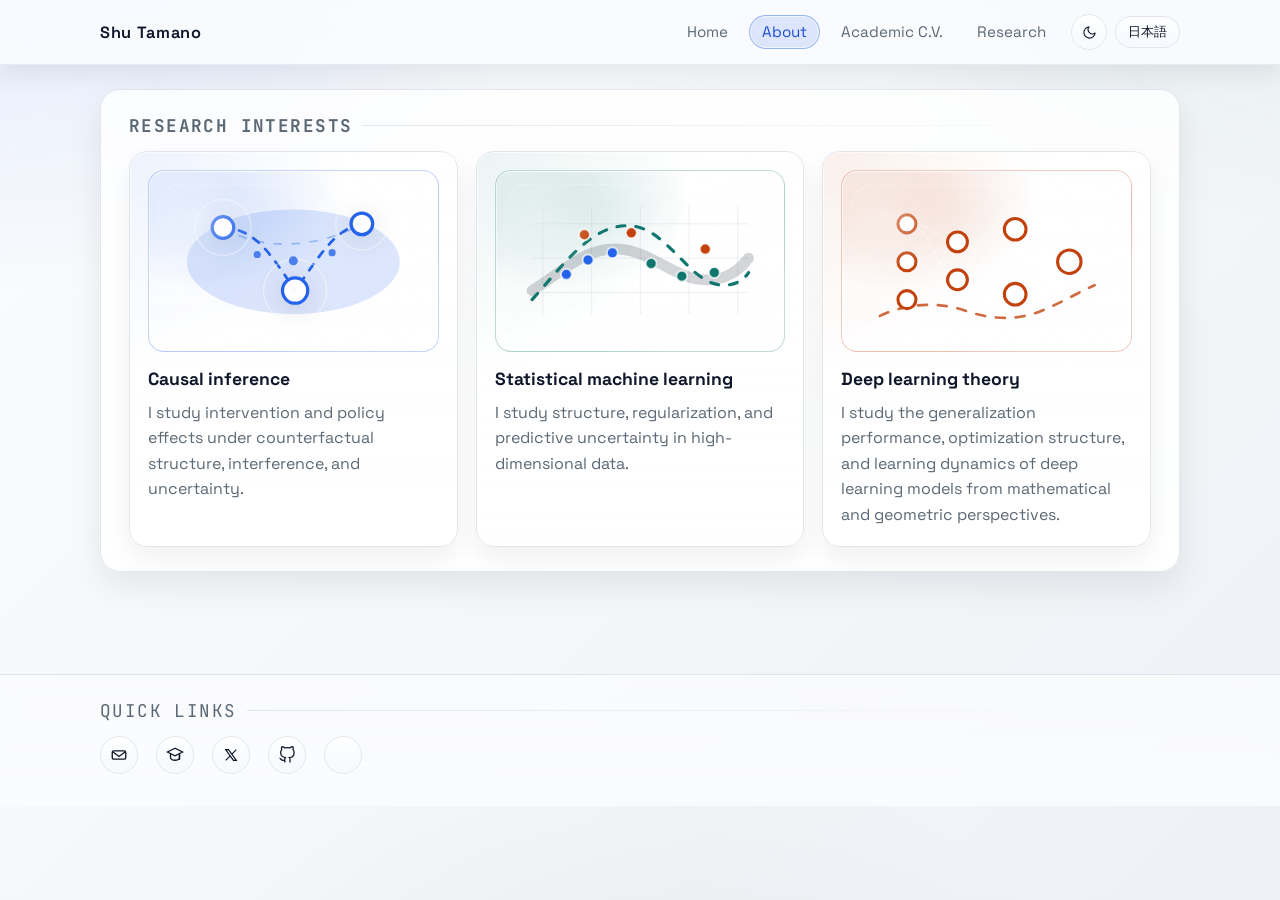
==== commit 2935c96a: "modify about page" ====
--- a/about.html
+++ b/about.html
@@ -118,96 +118,6 @@
           </article>
         </div>
       </section>
-
-      <section class="card reveal" style="--delay: 0.15s">
-        <h2 class="section-title" data-i18n="about.applicationLead">
-          I am interested in applications in...
-        </h2>
-        <div class="concept-grid concept-grid-applications">
-          <article class="concept-panel concept-panel-biostat">
-            <div class="concept-visual" aria-hidden="true">
-              <svg class="concept-svg" viewBox="0 0 320 190">
-                <rect class="visual-frame" x="10" y="10" width="300" height="170" rx="26" />
-                <path class="axis-line" d="M48 148 H280" />
-                <path class="axis-line" d="M48 38 V148" />
-                <path class="confidence-band" d="M62 58 L92 64 L122 72 L152 86 L182 100 L212 112 L242 118 L242 134 L212 130 L182 120 L152 108 L122 92 L92 80 L62 74 Z" />
-                <path class="step-line" d="M62 66 H92 V72 H122 V80 H152 V94 H182 V108 H212 V120 H242 V126" />
-                <rect class="sample-bar delay-1" x="80" y="102" width="18" height="46" rx="9" />
-                <rect class="sample-bar delay-2" x="126" y="90" width="18" height="58" rx="9" />
-                <rect class="sample-bar delay-3" x="172" y="82" width="18" height="66" rx="9" />
-                <circle class="sample-marker" cx="89" cy="102" r="5" />
-                <circle class="sample-marker" cx="135" cy="90" r="5" />
-                <circle class="sample-marker" cx="181" cy="82" r="5" />
-              </svg>
-            </div>
-            <div class="concept-copy">
-              <h3 class="concept-name" data-i18n="about.application1">Biostatistics</h3>
-              <p class="concept-desc" data-i18n="about.application1Desc">
-                I conduct effect estimation and uncertainty quantification for clinical and observational
-                studies.
-              </p>
-            </div>
-          </article>
-
-          <article class="concept-panel concept-panel-epi">
-            <div class="concept-visual" aria-hidden="true">
-              <svg class="concept-svg" viewBox="0 0 320 190">
-                <rect class="visual-frame" x="10" y="10" width="300" height="170" rx="26" />
-                <path class="axis-line" d="M38 150 H282" />
-                <path class="epi-area" d="M50 150 C66 130 84 114 100 112 C118 110 130 132 146 132 C164 132 180 86 200 84 C220 82 240 110 268 150 Z" />
-                <path class="epi-curve" d="M50 132 C66 120 82 106 102 104 C118 102 128 122 146 124 C168 126 182 74 202 72 C224 70 244 102 268 130" />
-                <path class="signal-line faint" d="M188 60 C200 48 216 42 234 44 C250 46 264 56 274 72" />
-                <circle class="cluster-node delay-1" cx="206" cy="62" r="9" />
-                <circle class="cluster-node delay-2" cx="236" cy="48" r="8" />
-                <circle class="cluster-node delay-3" cx="266" cy="68" r="9" />
-                <circle class="cluster-node delay-2" cx="248" cy="96" r="8" />
-                <path class="cluster-link" d="M206 62 L236 48" />
-                <path class="cluster-link" d="M236 48 L266 68" />
-                <path class="cluster-link" d="M236 48 L248 96" />
-                <path class="cluster-link" d="M206 62 L248 96" />
-              </svg>
-            </div>
-            <div class="concept-copy">
-              <h3 class="concept-name" data-i18n="about.application2">Epidemiology</h3>
-              <p class="concept-desc" data-i18n="about.application2Desc">
-                I study infectious disease transmission, intervention effect estimation, and sensitivity
-                analysis.
-              </p>
-            </div>
-          </article>
-
-          <article class="concept-panel concept-panel-econometrics">
-            <div class="concept-visual" aria-hidden="true">
-              <svg class="concept-svg" viewBox="0 0 320 190">
-                <rect class="visual-frame" x="10" y="10" width="300" height="170" rx="26" />
-                <path class="grid-line" d="M46 46 H274" />
-                <path class="grid-line" d="M46 86 H274" />
-                <path class="grid-line" d="M46 126 H274" />
-                <path class="grid-line" d="M88 34 V154" />
-                <path class="grid-line" d="M152 34 V154" />
-                <path class="grid-line" d="M216 34 V154" />
-                <path class="policy-band" d="M52 128 C82 110 104 96 136 96 C168 96 194 112 224 112 C244 112 262 106 278 94" />
-                <path class="policy-line" d="M52 142 C84 126 112 64 146 64 C178 64 204 130 236 130 C252 130 266 122 278 112" />
-                <path class="cluster-link" d="M78 70 L146 64" />
-                <path class="cluster-link" d="M146 64 L238 130" />
-                <circle class="choice-node delay-1" cx="78" cy="70" r="11" />
-                <circle class="choice-node delay-2" cx="146" cy="64" r="12" />
-                <circle class="choice-node delay-3" cx="238" cy="130" r="11" />
-                <rect class="reward-bar delay-1" x="72" y="92" width="14" height="56" rx="7" />
-                <rect class="reward-bar delay-2" x="139" y="82" width="14" height="66" rx="7" />
-                <rect class="reward-bar delay-3" x="231" y="104" width="14" height="44" rx="7" />
-              </svg>
-            </div>
-            <div class="concept-copy">
-              <h3 class="concept-name" data-i18n="about.application3">Econometrics</h3>
-              <p class="concept-desc" data-i18n="about.application3Desc">
-                I develop statistical methodology for optimal policy learning and decision support.
-              </p>
-            </div>
-          </article>
-        </div>
-      </section>
-
     </main>
 
     <div id="site-footer"></div>
--- a/css/style.css
+++ b/css/style.css
@@ -79,6 +79,7 @@
   --tag-invited-border: rgba(147, 51, 234, 0.25);
   --sans: "Space Grotesk", "Segoe UI", sans-serif;
   --mono: "JetBrains Mono", "SFMono-Regular", Menlo, monospace;
+  --research-serif: "Hiragino Mincho ProN", "Yu Mincho", "Times New Roman", "Times", serif;
   --jp-round: "Hiragino Maru Gothic ProN", "Hiragino Maru Gothic Pro", "HGMaruGothicMPRO",
     "Yu Gothic", "Meiryo", "Noto Sans JP", sans-serif;
 }
@@ -644,8 +645,24 @@
 }
 
 .hero {
+  --hero-portrait-size: clamp(88px, 9vw, 120px);
+  display: block;
+}
+
+.hero-lockup {
+  display: flex;
+  align-items: center;
+  flex-wrap: nowrap;
+  gap: clamp(8px, 1.3vw, 14px);
+  width: fit-content;
+  max-width: 100%;
+}
+
+.hero-copy {
   display: grid;
-  gap: 22px;
+  gap: 8px;
+  min-width: 0;
+  flex: 0 1 auto;
 }
 
 .hero h1 {
@@ -660,7 +677,21 @@
   margin: 0;
   color: var(--muted);
   font-size: 1rem;
+  line-height: 1.45;
   max-width: 68ch;
+  white-space: nowrap;
+}
+
+.hero-portrait {
+  width: calc(var(--hero-portrait-size) * 0.8);
+  height: var(--hero-portrait-size);
+  aspect-ratio: 4 / 5;
+  flex: 0 0 auto;
+  object-fit: cover;
+  object-position: center;
+  border: 1px solid var(--line);
+  border-radius: 18px;
+  box-shadow: var(--elev-shadow), var(--ring-soft);
 }
 
 .meta {
@@ -672,6 +703,7 @@
 .card {
   position: relative;
   overflow: hidden;
+  contain: layout;
   background: var(--card-soft);
   border: 1px solid var(--line);
   border-radius: 20px;
@@ -880,6 +912,7 @@
 .profile-block {
   position: relative;
   overflow: hidden;
+  contain: layout;
   border: 1px solid var(--line);
   border-radius: 14px;
   padding: 16px 18px;
@@ -941,6 +974,7 @@
   --concept-accent-line: rgba(37, 99, 235, 0.26);
   position: relative;
   overflow: hidden;
+  contain: layout;
   display: grid;
   gap: 16px;
   align-content: start;
@@ -955,6 +989,14 @@
   transition: transform 0.22s ease, border-color 0.22s ease, box-shadow 0.22s ease;
 }
 
+.concept-panel svg * {
+  animation-play-state: paused;
+}
+
+.concept-panel.is-in-view svg * {
+  animation-play-state: running;
+}
+
 .concept-panel::before {
   content: "";
   position: absolute;
@@ -1375,26 +1417,21 @@
 }
 
 @media (max-width: 980px) {
-  .concept-grid-research {
-    grid-template-columns: repeat(2, minmax(0, 1fr));
-  }
-
+  .concept-grid-research,
   .concept-grid-applications {
-    grid-template-columns: repeat(2, minmax(0, 1fr));
-  }
-
-  .concept-grid-research .concept-panel-dlt {
-    grid-column: span 2;
-  }
-
+    grid-template-columns: 1fr;
+  }
+
+  .concept-grid-research .concept-panel-dlt,
   .concept-grid-applications .concept-panel-econometrics {
-    grid-column: span 2;
+    grid-column: auto;
   }
 }
 
 .paper {
   position: relative;
   overflow: hidden;
+  contain: layout;
   display: grid;
   gap: 12px;
   border: 1px solid var(--line);
@@ -1451,6 +1488,13 @@
 .paper-title-link {
   color: inherit;
   text-decoration: none;
+}
+
+#papers-list .paper-title-link,
+#papers-list .citation-box .meta,
+.conference-list .paper h3,
+.conference-list .cv-meta li > span:last-child {
+  font-family: var(--research-serif);
 }
 
 .paper-title-link:hover {
@@ -1814,6 +1858,22 @@
 }
 
 @media (max-width: 720px) {
+  .hero {
+    --hero-portrait-size: clamp(68px, 20vw, 92px);
+  }
+
+  .hero-lockup {
+    gap: 8px;
+  }
+
+  .hero h1 {
+    font-size: clamp(1.72rem, 8vw, 2rem);
+  }
+
+  .hero p {
+    font-size: clamp(0.82rem, 3.8vw, 0.94rem);
+  }
+
   header {
     top: 0;
   }
@@ -1906,6 +1966,7 @@
 
 .table-scroll {
   overflow-x: auto;
+  contain: paint;
   -webkit-overflow-scrolling: touch;
 }
 
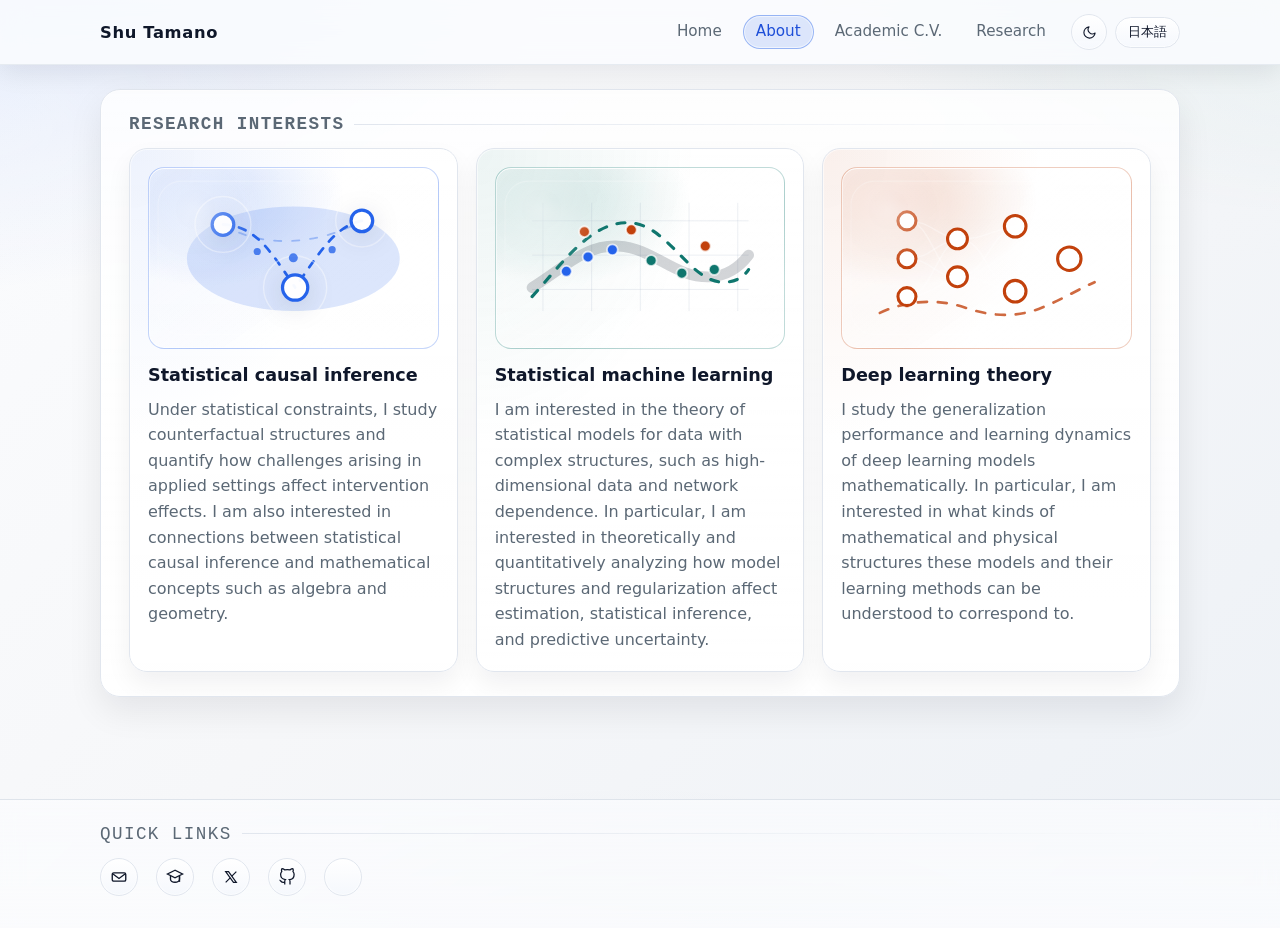
==== commit 1fa8af7f: "modify about" ====
--- a/about.html
+++ b/about.html
@@ -40,10 +40,11 @@
               </svg>
             </div>
             <div class="concept-copy">
-              <h3 class="concept-name" data-i18n="about.interest1">Causal inference</h3>
+              <h3 class="concept-name" data-i18n="about.interest1">Statistical causal inference</h3>
               <p class="concept-desc" data-i18n="about.interest1Desc">
-                I study intervention and policy effects under counterfactual structure, interference, and
-                uncertainty.
+                Under statistical constraints, I study counterfactual structures and quantify how challenges arising
+                in applied settings affect intervention effects. I am also interested in connections between
+                statistical causal inference and mathematical concepts such as algebra and geometry.
               </p>
             </div>
           </article>
@@ -76,7 +77,10 @@
             <div class="concept-copy">
               <h3 class="concept-name" data-i18n="about.interest2">Statistical machine learning</h3>
               <p class="concept-desc" data-i18n="about.interest2Desc">
-                I study structure, regularization, and predictive uncertainty in high-dimensional data.
+                I am interested in the theory of statistical models for data with complex structures, such as
+                high-dimensional data and network dependence. In particular, I am interested in theoretically and
+                quantitatively analyzing how model structures and regularization affect estimation, statistical
+                inference, and predictive uncertainty.
               </p>
             </div>
           </article>
@@ -111,8 +115,9 @@
             <div class="concept-copy">
               <h3 class="concept-name" data-i18n="about.interest3">Deep learning theory</h3>
               <p class="concept-desc" data-i18n="about.interest3Desc">
-                I study the generalization performance, optimization structure, and learning dynamics of
-                deep learning models from mathematical and geometric perspectives.
+                I study the generalization performance and learning dynamics of deep learning models mathematically.
+                In particular, I am interested in what kinds of mathematical and physical structures these models
+                and their learning methods can be understood to correspond to.
               </p>
             </div>
           </article>
--- a/css/style.css
+++ b/css/style.css
@@ -1,5 +1,3 @@
-@import url("https://fonts.googleapis.com/css2?family=JetBrains+Mono:wght@400;500&family=Space+Grotesk:wght@400;500;600&display=swap");
-
 :root {
   color-scheme: light;
   --bg-start: #fbfcfe;
@@ -77,8 +75,8 @@
   --tag-invited-ink: #9333ea;
   --tag-invited-bg: rgba(147, 51, 234, 0.12);
   --tag-invited-border: rgba(147, 51, 234, 0.25);
-  --sans: "Space Grotesk", "Segoe UI", sans-serif;
-  --mono: "JetBrains Mono", "SFMono-Regular", Menlo, monospace;
+  --sans: system-ui, -apple-system, BlinkMacSystemFont, "Segoe UI", sans-serif;
+  --mono: ui-monospace, "SFMono-Regular", Menlo, Monaco, Consolas, monospace;
   --research-serif: "Hiragino Mincho ProN", "Yu Mincho", "Times New Roman", "Times", serif;
   --jp-round: "Hiragino Maru Gothic ProN", "Hiragino Maru Gothic Pro", "HGMaruGothicMPRO",
     "Yu Gothic", "Meiryo", "Noto Sans JP", sans-serif;
@@ -645,7 +643,7 @@
 }
 
 .hero {
-  --hero-portrait-size: clamp(88px, 9vw, 120px);
+  --hero-portrait-size: clamp(128px, 14vw, 180px);
   display: block;
 }
 
@@ -680,6 +678,12 @@
   line-height: 1.45;
   max-width: 68ch;
   white-space: nowrap;
+}
+
+.hero .last-updated {
+  font-family: var(--mono);
+  font-size: 0.78rem;
+  letter-spacing: 0.03em;
 }
 
 .hero-portrait {
@@ -741,6 +745,84 @@
   flex: 1;
   height: 1px;
   background: linear-gradient(90deg, var(--line) 0%, transparent 100%);
+}
+
+.collapsible-header {
+  display: flex;
+  align-items: center;
+  gap: 12px;
+  margin-bottom: 14px;
+}
+
+.collapsible-header .section-title {
+  flex: 1;
+  min-width: 0;
+  margin: 0;
+}
+
+.collapsible-card.is-collapsed .collapsible-header {
+  margin-bottom: 0;
+}
+
+.collapsible-toggle {
+  position: relative;
+  flex: 0 0 auto;
+  display: inline-grid;
+  place-items: center;
+  width: 34px;
+  height: 34px;
+  padding: 0;
+  border: 1px solid var(--line);
+  border-radius: 999px;
+  background: var(--button-bg);
+  color: var(--muted);
+  cursor: pointer;
+  box-shadow: var(--ring-soft);
+  transition: transform 0.2s ease, border-color 0.2s ease, box-shadow 0.2s ease,
+    background 0.2s ease, color 0.2s ease;
+}
+
+.collapsible-toggle:hover {
+  transform: translateY(-1px);
+  border-color: var(--accent-active-border);
+  background: var(--button-hover-bg);
+  color: var(--accent);
+  box-shadow: var(--hover-shadow);
+}
+
+.collapsible-toggle:focus-visible {
+  outline: 2px solid var(--focus-ring);
+  outline-offset: 2px;
+}
+
+.collapsible-icon {
+  position: relative;
+  width: 14px;
+  height: 14px;
+}
+
+.collapsible-icon::before,
+.collapsible-icon::after {
+  content: "";
+  position: absolute;
+  inset: 6px 1px auto;
+  height: 2px;
+  border-radius: 999px;
+  background: currentColor;
+  transition: opacity 0.18s ease, transform 0.18s ease;
+}
+
+.collapsible-icon::after {
+  transform: rotate(90deg);
+}
+
+.collapsible-toggle[aria-expanded="true"] .collapsible-icon::after {
+  opacity: 0;
+  transform: rotate(90deg) scaleX(0.2);
+}
+
+.collapsible-content {
+  animation: fadeUp 0.22s ease both;
 }
 
 .kv {
@@ -943,6 +1025,12 @@
 .profile-affil {
   font-weight: 600;
   margin-bottom: 8px;
+}
+
+.contact-note {
+  margin: 20px 0 0;
+  color: var(--muted);
+  line-height: 1.55;
 }
 
 .list {
@@ -1859,7 +1947,7 @@
 
 @media (max-width: 720px) {
   .hero {
-    --hero-portrait-size: clamp(68px, 20vw, 92px);
+    --hero-portrait-size: clamp(96px, 28vw, 132px);
   }
 
   .hero-lockup {
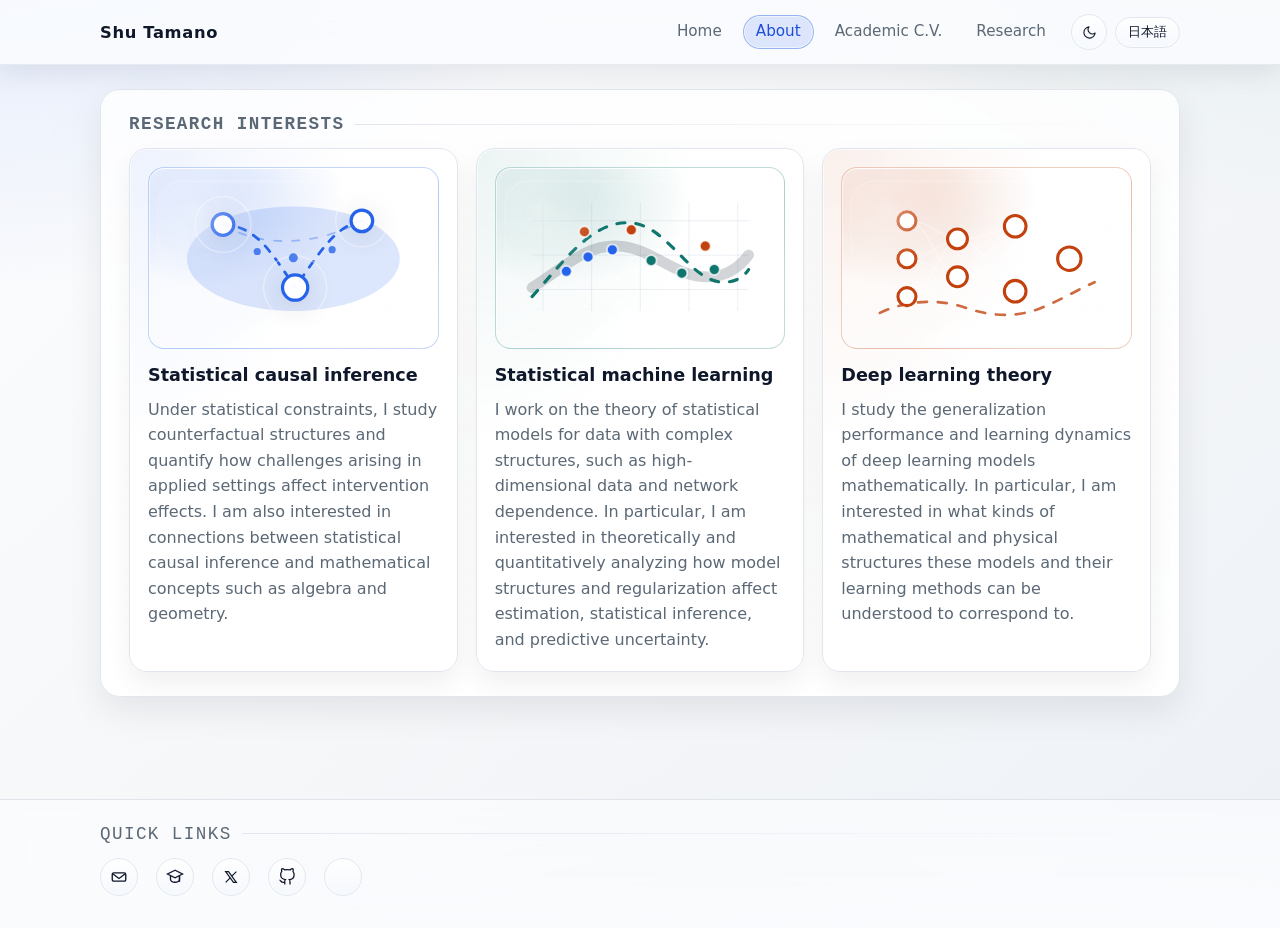
==== commit c0df6108: "update about" ====
--- a/about.html
+++ b/about.html
@@ -77,10 +77,10 @@
             <div class="concept-copy">
               <h3 class="concept-name" data-i18n="about.interest2">Statistical machine learning</h3>
               <p class="concept-desc" data-i18n="about.interest2Desc">
-                I am interested in the theory of statistical models for data with complex structures, such as
-                high-dimensional data and network dependence. In particular, I am interested in theoretically and
-                quantitatively analyzing how model structures and regularization affect estimation, statistical
-                inference, and predictive uncertainty.
+                I work on the theory of statistical models for data with complex structures, such as high-dimensional
+                data and network dependence. In particular, I am interested in theoretically and quantitatively
+                analyzing how model structures and regularization affect estimation, statistical inference, and
+                predictive uncertainty.
               </p>
             </div>
           </article>
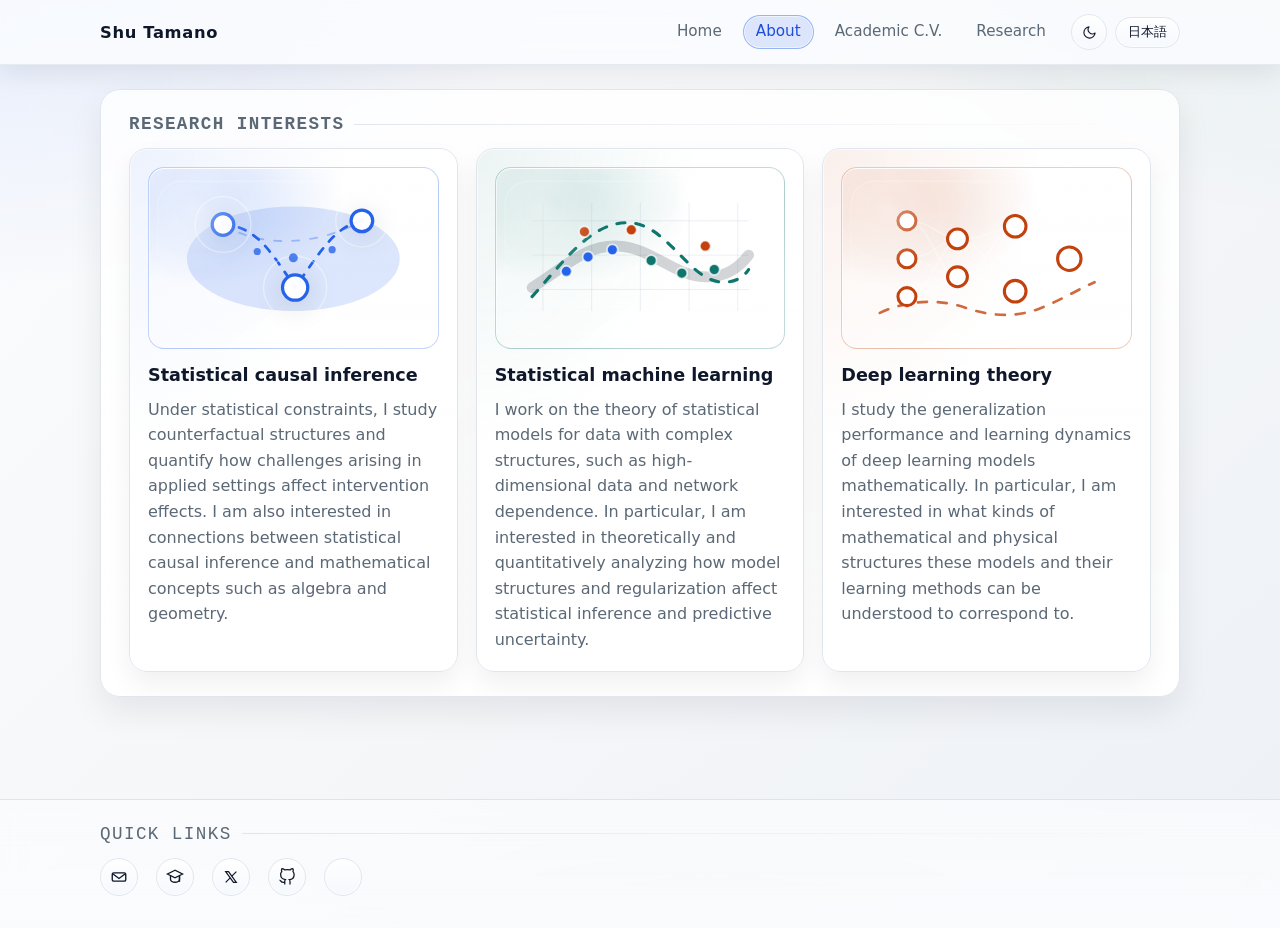
==== commit 666fd395: "update about" ====
--- a/about.html
+++ b/about.html
@@ -79,8 +79,8 @@
               <p class="concept-desc" data-i18n="about.interest2Desc">
                 I work on the theory of statistical models for data with complex structures, such as high-dimensional
                 data and network dependence. In particular, I am interested in theoretically and quantitatively
-                analyzing how model structures and regularization affect estimation, statistical inference, and
-                predictive uncertainty.
+                analyzing how model structures and regularization affect statistical inference and predictive
+                uncertainty.
               </p>
             </div>
           </article>
